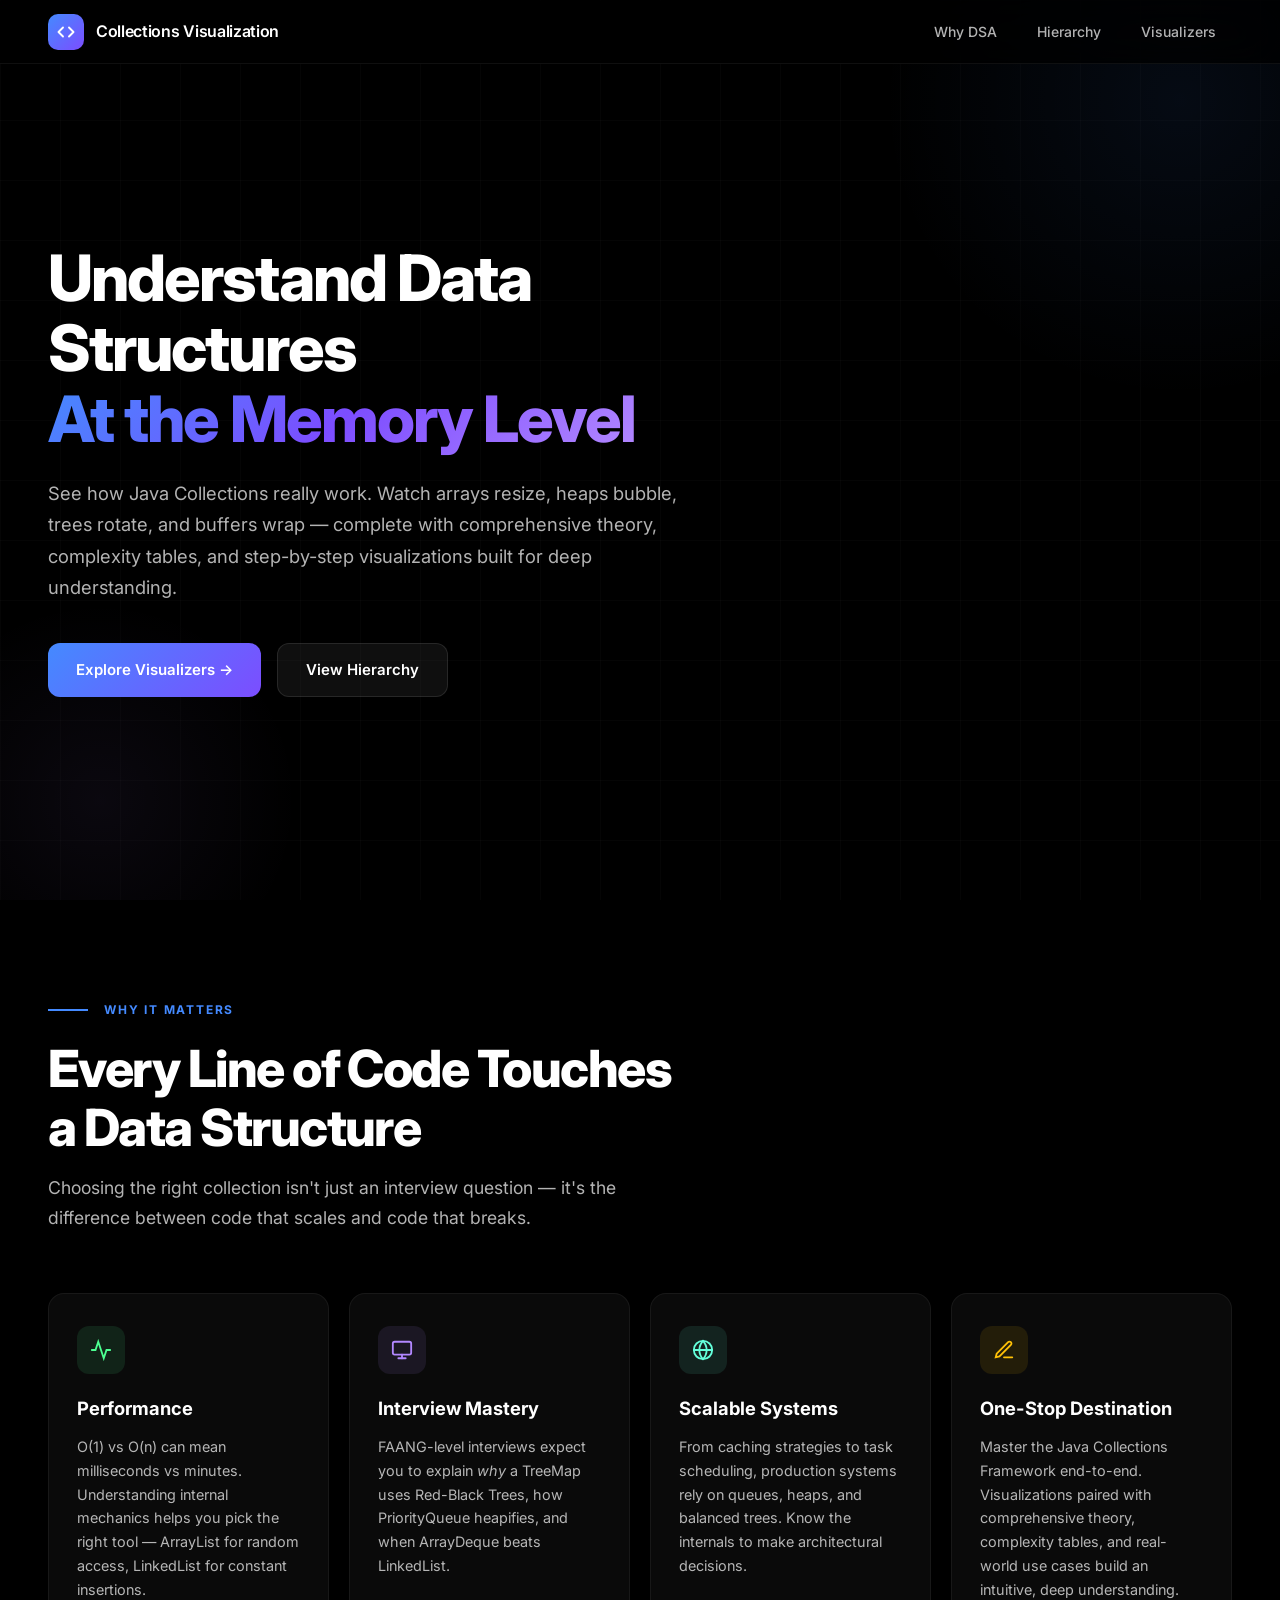
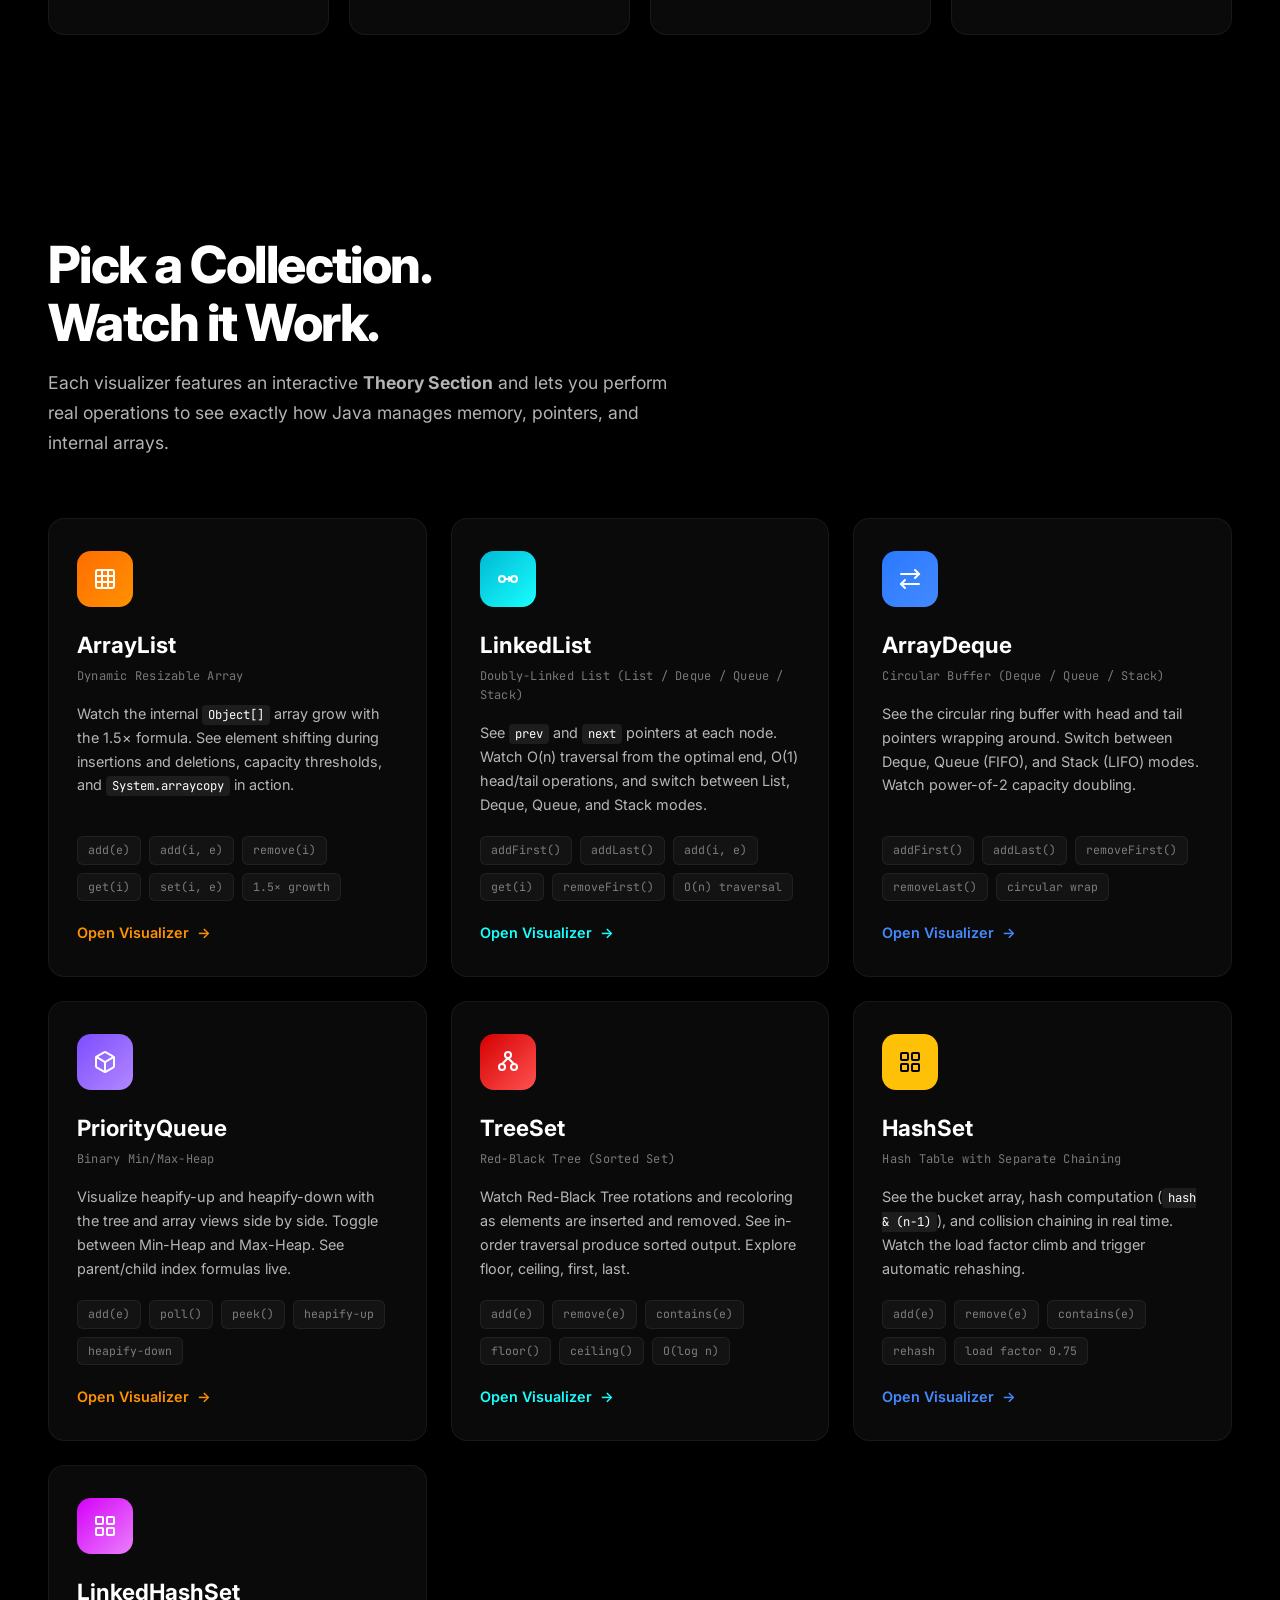
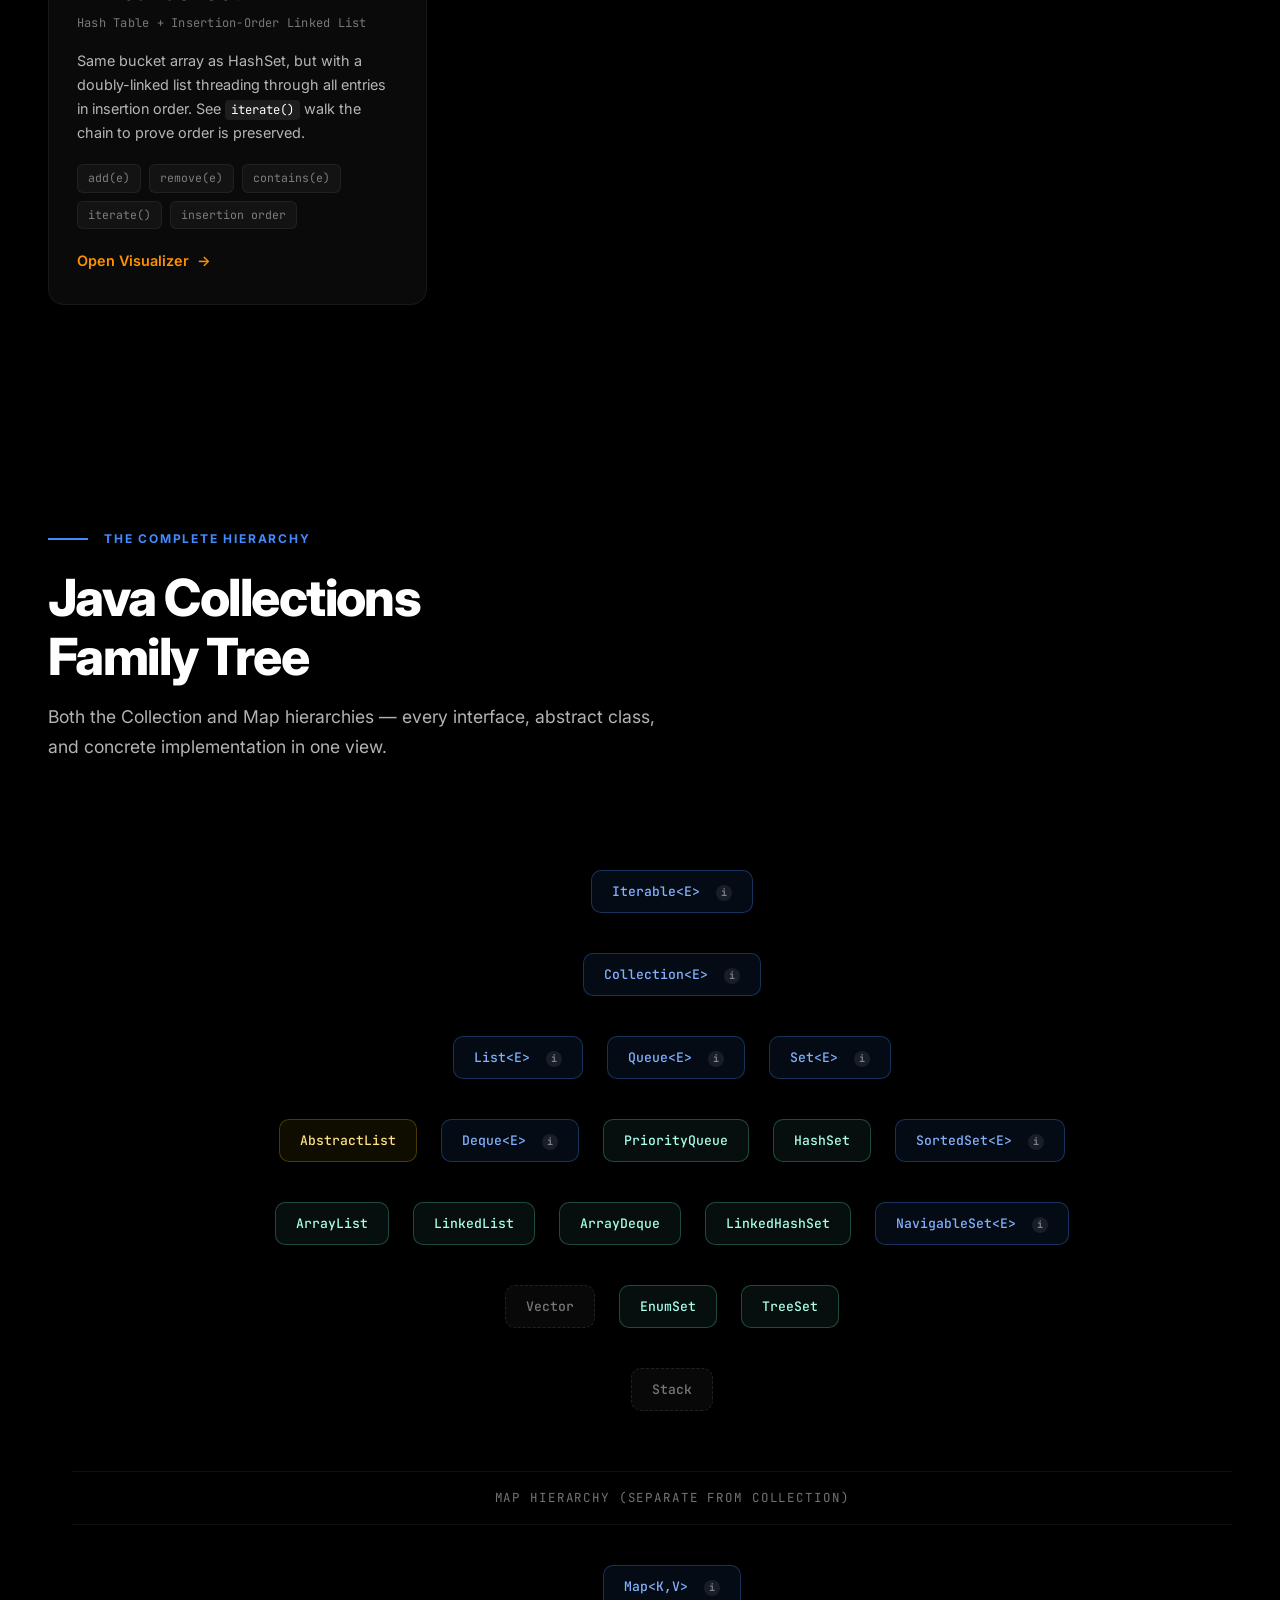
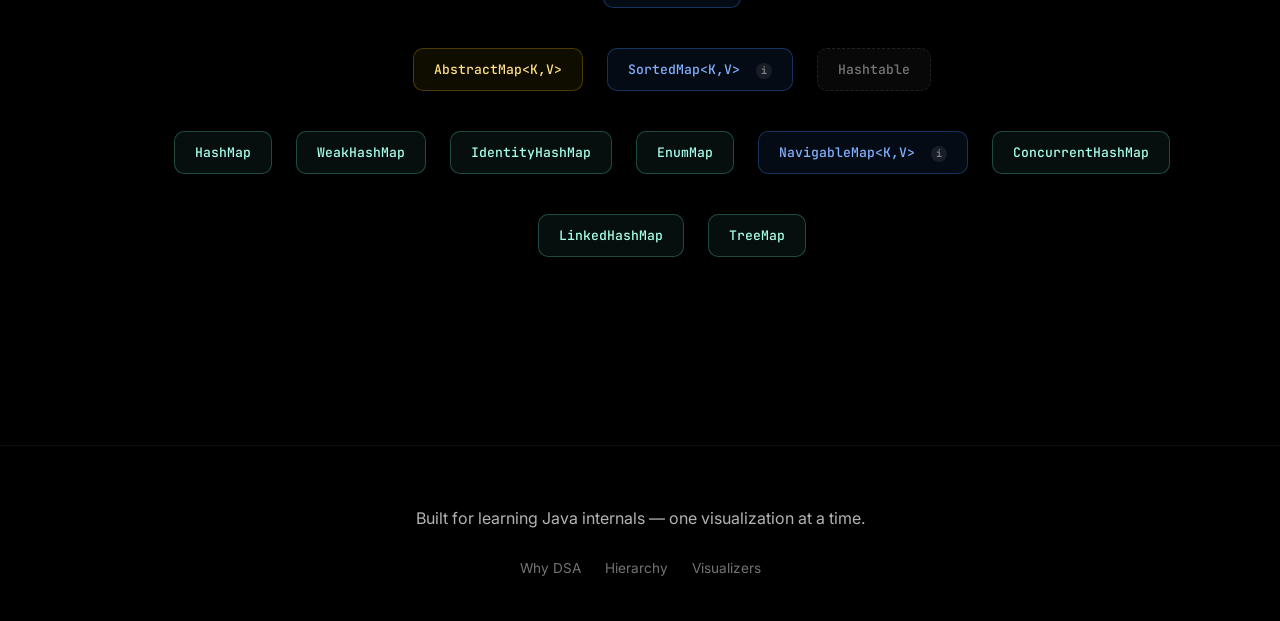
==== index.html @ ea322eb5 "Initial commit - complete project setup with documentation" ====
<!DOCTYPE html>
<html lang="en">
<head>
  <meta charset="UTF-8">
  <meta name="viewport" content="width=device-width, initial-scale=1.0">
  <title>Java Collections Framework — Interactive Visualizers</title>
  <meta name="description" content="See how Java Collections really work. Watch arrays resize, heaps bubble, trees rotate, and buffers wrap — with step-by-step visualizations.">
  <link rel="stylesheet" href="style.css">
</head>
<body>

<!-- Background Grid -->
<div class="bg-grid"></div>

<!-- ── Navigation ── -->
<nav class="navbar" id="navbar">
  <a href="#" class="nav-brand">
    <div class="nav-logo">
      <svg width="18" height="18" viewBox="0 0 24 24" fill="none" stroke="currentColor" stroke-width="2.5" stroke-linecap="round" stroke-linejoin="round">
        <polyline points="16 18 22 12 16 6"></polyline>
        <polyline points="8 6 2 12 8 18"></polyline>
      </svg>
    </div>
    <span>Collections Visualization</span>
  </a>
  <ul class="nav-links">
    <li><a href="#why">Why DSA</a></li>
    <li><a href="#hierarchy">Hierarchy</a></li>
    <li><a href="#visualizers">Visualizers</a></li>
  </ul>
</nav>

<!-- ── Hero ── -->
<section class="hero" id="hero">
  <div class="hero-content">
    <h1>
      Understand Data Structures<br>
      <span class="gradient-text">At the Memory Level</span>
    </h1>
    <p class="hero-subtitle">
      See how Java Collections really work. Watch arrays resize, heaps bubble,
      trees rotate, and buffers wrap — complete with comprehensive theory,
      complexity tables, and step-by-step visualizations built for deep understanding.
    </p>
    <div class="hero-buttons">
      <a href="#visualizers" class="btn-primary">Explore Visualizers →</a>
      <a href="#hierarchy" class="btn-secondary">View Hierarchy</a>
    </div>
  </div>
</section>

<!-- ── Why DSA ── -->
<section class="section" id="why">
  <div class="reveal">
    <div class="section-label">Why It Matters</div>
    <h2 class="section-title">Every Line of Code Touches<br>a Data Structure</h2>
    <p class="section-desc">
      Choosing the right collection isn't just an interview question — it's the
      difference between code that scales and code that breaks.
    </p>
  </div>

  <div class="why-grid reveal">
    <!-- Card 1: Performance -->
    <div class="why-card">
      <div class="why-icon green">
        <svg width="22" height="22" viewBox="0 0 24 24" fill="none" stroke="currentColor" stroke-width="2" stroke-linecap="round"><polyline points="22 12 18 12 15 21 9 3 6 12 2 12"/></svg>
      </div>
      <h3>Performance</h3>
      <p>O(1) vs O(n) can mean milliseconds vs minutes. Understanding internal mechanics helps you pick the right tool — ArrayList for random access, LinkedList for constant insertions.</p>
    </div>
    <!-- Card 2: Interview Mastery -->
    <div class="why-card">
      <div class="why-icon purple">
        <svg width="22" height="22" viewBox="0 0 24 24" fill="none" stroke="currentColor" stroke-width="2" stroke-linecap="round"><rect x="2" y="3" width="20" height="14" rx="2"/><line x1="8" y1="21" x2="16" y2="21"/><line x1="12" y1="17" x2="12" y2="21"/></svg>
      </div>
      <h3>Interview Mastery</h3>
      <p>FAANG-level interviews expect you to explain <em>why</em> a TreeMap uses Red-Black Trees, how PriorityQueue heapifies, and when ArrayDeque beats LinkedList.</p>
    </div>
    <!-- Card 3: Scalable Systems -->
    <div class="why-card">
      <div class="why-icon teal">
        <svg width="22" height="22" viewBox="0 0 24 24" fill="none" stroke="currentColor" stroke-width="2" stroke-linecap="round"><circle cx="12" cy="12" r="10"/><line x1="2" y1="12" x2="22" y2="12"/><path d="M12 2a15.3 15.3 0 0 1 4 10 15.3 15.3 0 0 1-4 10 15.3 15.3 0 0 1-4-10 15.3 15.3 0 0 1 4-10z"/></svg>
      </div>
      <h3>Scalable Systems</h3>
      <p>From caching strategies to task scheduling, production systems rely on queues, heaps, and balanced trees. Know the internals to make architectural decisions.</p>
    </div>
    <!-- Card 4: One-Stop Destination -->
    <div class="why-card">
      <div class="why-icon amber">
        <svg width="22" height="22" viewBox="0 0 24 24" fill="none" stroke="currentColor" stroke-width="2" stroke-linecap="round"><path d="M12 20h9"/><path d="M16.5 3.5a2.121 2.121 0 0 1 3 3L7 19l-4 1 1-4L16.5 3.5z"/></svg>
      </div>
      <h3>One-Stop Destination</h3>
      <p>Master the Java Collections Framework end-to-end. Visualizations paired with comprehensive theory, complexity tables, and real-world use cases build an intuitive, deep understanding.</p>
    </div>
  </div>
</section>

<!-- ── Visualizers ── -->
<section class="section" id="visualizers">
  <div class="reveal viz-intro">
    <h2 class="section-title">Pick a Collection.<br>Watch it Work.</h2>
    <p class="section-desc">
      Each visualizer features an interactive <strong>Theory Section</strong> and lets you
      perform real operations to see exactly how Java manages memory, pointers, and internal arrays.
    </p>
  </div>

  <!-- Row 1: 3 cards -->
  <div class="viz-grid reveal">
    <!-- ArrayList -->
    <a href="ArrayList/index.html" class="viz-card">
      <div class="viz-card-icon orange">
        <svg width="24" height="24" viewBox="0 0 24 24" fill="none" stroke="white" stroke-width="2" stroke-linecap="round"><rect x="3" y="3" width="18" height="18" rx="2"/><line x1="9" y1="3" x2="9" y2="21"/><line x1="15" y1="3" x2="15" y2="21"/><line x1="3" y1="9" x2="21" y2="9"/><line x1="3" y1="15" x2="21" y2="15"/></svg>
      </div>
      <h3>ArrayList</h3>
      <div class="viz-subtitle">Dynamic Resizable Array</div>
      <p class="viz-desc">
        Watch the internal <code>Object[]</code> array grow with the 1.5× formula. See element shifting during insertions and deletions, capacity thresholds, and <code>System.arraycopy</code> in action.
      </p>
      <div class="viz-tags">
        <span class="viz-tag">add(e)</span>
        <span class="viz-tag">add(i, e)</span>
        <span class="viz-tag">remove(i)</span>
        <span class="viz-tag">get(i)</span>
        <span class="viz-tag">set(i, e)</span>
        <span class="viz-tag">1.5× growth</span>
      </div>
      <span class="viz-link">Open Visualizer <span class="arrow">→</span></span>
    </a>

    <!-- LinkedList -->
    <a href="LinkedList/index.html" class="viz-card">
      <div class="viz-card-icon cyan">
        <svg width="24" height="24" viewBox="0 0 24 24" fill="none" stroke="white" stroke-width="2" stroke-linecap="round"><circle cx="6" cy="12" r="3"/><circle cx="18" cy="12" r="3"/><line x1="9" y1="12" x2="15" y2="12"/><path d="M13 10l2 2-2 2"/></svg>
      </div>
      <h3>LinkedList</h3>
      <div class="viz-subtitle">Doubly-Linked List (List / Deque / Queue / Stack)</div>
      <p class="viz-desc">
        See <code>prev</code> and <code>next</code> pointers at each node. Watch O(n) traversal from the optimal end, O(1) head/tail operations, and switch between List, Deque, Queue, and Stack modes.
      </p>
      <div class="viz-tags">
        <span class="viz-tag">addFirst()</span>
        <span class="viz-tag">addLast()</span>
        <span class="viz-tag">add(i, e)</span>
        <span class="viz-tag">get(i)</span>
        <span class="viz-tag">removeFirst()</span>
        <span class="viz-tag">O(n) traversal</span>
      </div>
      <span class="viz-link">Open Visualizer <span class="arrow">→</span></span>
    </a>

    <!-- ArrayDeque -->
    <a href="ArrayDeque/index.html" class="viz-card">
      <div class="viz-card-icon blue">
        <svg width="24" height="24" viewBox="0 0 24 24" fill="none" stroke="white" stroke-width="2" stroke-linecap="round"><path d="M17 3l4 4-4 4"/><path d="M7 21l-4-4 4-4"/><line x1="21" y1="7" x2="3" y2="7"/><line x1="3" y1="17" x2="21" y2="17"/></svg>
      </div>
      <h3>ArrayDeque</h3>
      <div class="viz-subtitle">Circular Buffer (Deque / Queue / Stack)</div>
      <p class="viz-desc">
        See the circular ring buffer with head and tail pointers wrapping around. Switch between Deque, Queue (FIFO), and Stack (LIFO) modes. Watch power-of-2 capacity doubling.
      </p>
      <div class="viz-tags">
        <span class="viz-tag">addFirst()</span>
        <span class="viz-tag">addLast()</span>
        <span class="viz-tag">removeFirst()</span>
        <span class="viz-tag">removeLast()</span>
        <span class="viz-tag">circular wrap</span>
      </div>
      <span class="viz-link">Open Visualizer <span class="arrow">→</span></span>
    </a>
  </div>

  <!-- Row 2: 3 cards -->
  <div class="viz-grid reveal">
    <!-- PriorityQueue -->
    <a href="PriorityQueue/index.html" class="viz-card">
      <div class="viz-card-icon purple">
        <svg width="24" height="24" viewBox="0 0 24 24" fill="none" stroke="white" stroke-width="2" stroke-linecap="round" stroke-linejoin="round"><path d="M21 16V8a2 2 0 0 0-1-1.73l-7-4a2 2 0 0 0-2 0l-7 4A2 2 0 0 0 3 8v8a2 2 0 0 0 1 1.73l7 4a2 2 0 0 0 2 0l7-4A2 2 0 0 0 21 16z"></path><polyline points="3.27 6.96 12 12.01 20.73 6.96"></polyline><line x1="12" y1="22.08" x2="12" y2="12"></line></svg>
      </div>
      <h3>PriorityQueue</h3>
      <div class="viz-subtitle">Binary Min/Max-Heap</div>
      <p class="viz-desc">
        Visualize heapify-up and heapify-down with the tree and array views side by side. Toggle between Min-Heap and Max-Heap. See parent/child index formulas live.
      </p>
      <div class="viz-tags">
        <span class="viz-tag">add(e)</span>
        <span class="viz-tag">poll()</span>
        <span class="viz-tag">peek()</span>
        <span class="viz-tag">heapify-up</span>
        <span class="viz-tag">heapify-down</span>
      </div>
      <span class="viz-link">Open Visualizer <span class="arrow">→</span></span>
    </a>

    <!-- TreeSet -->
    <a href="TreeSet/index.html" class="viz-card">
      <div class="viz-card-icon red">
        <svg width="24" height="24" viewBox="0 0 24 24" fill="none" stroke="white" stroke-width="2" stroke-linecap="round"><circle cx="12" cy="5" r="3"/><circle cx="6" cy="17" r="3"/><circle cx="18" cy="17" r="3"/><line x1="12" y1="8" x2="6" y2="14"/><line x1="12" y1="8" x2="18" y2="14"/></svg>
      </div>
      <h3>TreeSet</h3>
      <div class="viz-subtitle">Red-Black Tree (Sorted Set)</div>
      <p class="viz-desc">
        Watch Red-Black Tree rotations and recoloring as elements are inserted and removed. See in-order traversal produce sorted output. Explore floor, ceiling, first, last.
      </p>
      <div class="viz-tags">
        <span class="viz-tag">add(e)</span>
        <span class="viz-tag">remove(e)</span>
        <span class="viz-tag">contains(e)</span>
        <span class="viz-tag">floor()</span>
        <span class="viz-tag">ceiling()</span>
        <span class="viz-tag">O(log n)</span>
      </div>
      <span class="viz-link">Open Visualizer <span class="arrow">→</span></span>
    </a>

    <!-- HashSet -->
    <a href="HashSet/index.html" class="viz-card">
      <div class="viz-card-icon" style="background:#ffc107">
        <svg width="24" height="24" viewBox="0 0 24 24" fill="none" stroke="black" stroke-width="2" stroke-linecap="round" stroke-linejoin="round"><rect x="3" y="3" width="7" height="7" rx="1"/><rect x="14" y="3" width="7" height="7" rx="1"/><rect x="14" y="14" width="7" height="7" rx="1"/><rect x="3" y="14" width="7" height="7" rx="1"/></svg>
      </div>
      <h3>HashSet</h3>
      <div class="viz-subtitle">Hash Table with Separate Chaining</div>
      <p class="viz-desc">
        See the bucket array, hash computation (<code>hash &amp; (n-1)</code>), and collision chaining in real time. Watch the load factor climb and trigger automatic rehashing.
      </p>
      <div class="viz-tags">
        <span class="viz-tag">add(e)</span>
        <span class="viz-tag">remove(e)</span>
        <span class="viz-tag">contains(e)</span>
        <span class="viz-tag">rehash</span>
        <span class="viz-tag">load factor 0.75</span>
      </div>
      <span class="viz-link">Open Visualizer <span class="arrow">→</span></span>
    </a>
  </div>

  <!-- Row 3: 1 card -->
  <div class="viz-grid reveal" style="grid-template-columns: 1fr 1fr 1fr;">
    <!-- LinkedHashSet -->
    <a href="LinkedHashSet/index.html" class="viz-card">
      <div class="viz-card-icon pink">
        <svg width="24" height="24" viewBox="0 0 24 24" fill="none" stroke="white" stroke-width="2" stroke-linecap="round"><rect x="3" y="3" width="7" height="7" rx="1"/><rect x="14" y="3" width="7" height="7" rx="1"/><rect x="3" y="14" width="7" height="7" rx="1"/><rect x="14" y="14" width="7" height="7" rx="1"/></svg>
      </div>
      <h3>LinkedHashSet</h3>
      <div class="viz-subtitle">Hash Table + Insertion-Order Linked List</div>
      <p class="viz-desc">
        Same bucket array as HashSet, but with a doubly-linked list threading through all entries in insertion order. See <code>iterate()</code> walk the chain to prove order is preserved.
      </p>
      <div class="viz-tags">
        <span class="viz-tag">add(e)</span>
        <span class="viz-tag">remove(e)</span>
        <span class="viz-tag">contains(e)</span>
        <span class="viz-tag">iterate()</span>
        <span class="viz-tag">insertion order</span>
      </div>
      <span class="viz-link">Open Visualizer <span class="arrow">→</span></span>
    </a>
  </div>
</section>

<!-- ── Hierarchy Section ── -->
<section class="hierarchy-section section" id="hierarchy">
  <div class="reveal">
    <div class="section-label">The Complete Hierarchy</div>
    <h2 class="section-title">Java Collections<br>Family Tree</h2>
    <p class="section-desc">
      Both the Collection and Map hierarchies — every interface, abstract class, and concrete implementation in one view.
    </p>
  </div>

  <div class="hierarchy-container reveal">
    <div class="hierarchy-tree" id="hierarchy-tree">
      <!-- Collection Hierarchy -->
      <!-- Level 0: Iterable -->
      <div class="hierarchy-level">
        <div class="hierarchy-node node-interface">Iterable&lt;E&gt; <span class="node-info" title="Top-level interface for all collections">i</span></div>
      </div>
      <!-- Level 1: Collection -->
      <div class="hierarchy-level">
        <div class="hierarchy-node node-interface">Collection&lt;E&gt; <span class="node-info" title="Root interface for the Collections Framework">i</span></div>
      </div>
      <!-- Level 2: List, Queue, Set -->
      <div class="hierarchy-level">
        <div class="hierarchy-node node-interface">List&lt;E&gt; <span class="node-info" title="Ordered collection with index access">i</span></div>
        <div class="hierarchy-node node-interface">Queue&lt;E&gt; <span class="node-info" title="FIFO ordering">i</span></div>
        <div class="hierarchy-node node-interface">Set&lt;E&gt; <span class="node-info" title="No duplicate elements">i</span></div>
      </div>
      <!-- Level 3: Abstract classes & sub-interfaces -->
      <div class="hierarchy-level">
        <div class="hierarchy-node node-abstract">AbstractList</div>
        <div class="hierarchy-node node-interface">Deque&lt;E&gt; <span class="node-info" title="Double-ended queue">i</span></div>
        <div class="hierarchy-node node-class">PriorityQueue</div>
        <div class="hierarchy-node node-class">HashSet</div>
        <div class="hierarchy-node node-interface">SortedSet&lt;E&gt; <span class="node-info" title="Set with natural ordering">i</span></div>
      </div>
      <!-- Level 4: Concrete classes -->
      <div class="hierarchy-level">
        <div class="hierarchy-node node-class">ArrayList</div>
        <div class="hierarchy-node node-class">LinkedList</div>
        <div class="hierarchy-node node-class">ArrayDeque</div>
        <div class="hierarchy-node node-class">LinkedHashSet</div>
        <div class="hierarchy-node node-interface">NavigableSet&lt;E&gt; <span class="node-info" title="Extended SortedSet with navigation methods">i</span></div>
      </div>
      <!-- Level 5: Legacy & TreeSet -->
      <div class="hierarchy-level">
        <div class="hierarchy-node node-legacy">Vector</div>
        <div class="hierarchy-node node-class">EnumSet</div>
        <div class="hierarchy-node node-class">TreeSet</div>
      </div>
      <!-- Level 6 -->
      <div class="hierarchy-level">
        <div class="hierarchy-node node-legacy">Stack</div>
      </div>

      <!-- Map Hierarchy Divider -->
      <div class="hierarchy-divider">Map Hierarchy (Separate from Collection)</div>

      <!-- Map Level 0 -->
      <div class="hierarchy-level">
        <div class="hierarchy-node node-interface">Map&lt;K,V&gt; <span class="node-info" title="Key-value pair mapping">i</span></div>
      </div>
      <!-- Map Level 1 -->
      <div class="hierarchy-level">
        <div class="hierarchy-node node-abstract">AbstractMap&lt;K,V&gt;</div>
        <div class="hierarchy-node node-interface">SortedMap&lt;K,V&gt; <span class="node-info" title="Map with key ordering">i</span></div>
        <div class="hierarchy-node node-legacy">Hashtable</div>
      </div>
      <!-- Map Level 2 -->
      <div class="hierarchy-level">
        <div class="hierarchy-node node-class">HashMap</div>
        <div class="hierarchy-node node-class">WeakHashMap</div>
        <div class="hierarchy-node node-class">IdentityHashMap</div>
        <div class="hierarchy-node node-class">EnumMap</div>
        <div class="hierarchy-node node-interface">NavigableMap&lt;K,V&gt; <span class="node-info" title="Extended SortedMap with navigation">i</span></div>
        <div class="hierarchy-node node-class">ConcurrentHashMap</div>
      </div>
      <!-- Map Level 3 -->
      <div class="hierarchy-level">
        <div class="hierarchy-node node-class">LinkedHashMap</div>
        <div class="hierarchy-node node-class">TreeMap</div>
      </div>
    </div>
  </div>
</section>

<!-- ── Footer ── -->
<footer class="footer">
  <p class="footer-tagline">Built for learning Java internals — one visualization at a time.</p>
  <ul class="footer-links">
    <li><a href="#why">Why DSA</a></li>
    <li><a href="#hierarchy">Hierarchy</a></li>
    <li><a href="#visualizers">Visualizers</a></li>
  </ul>
</footer>

<!-- ── Scripts ── -->
<script>
  // Intersection Observer for reveal animations
  const observer = new IntersectionObserver((entries) => {
    entries.forEach(entry => {
      if (entry.isIntersecting) {
        entry.target.classList.add('visible');
      }
    });
  }, { threshold: 0.1, rootMargin: '0px 0px -50px 0px' });

  document.querySelectorAll('.reveal').forEach(el => observer.observe(el));

  // Active nav link highlighting
  const sections = document.querySelectorAll('section[id]');
  const navLinks = document.querySelectorAll('.nav-links a');

  window.addEventListener('scroll', () => {
    let current = '';
    sections.forEach(section => {
      const sectionTop = section.offsetTop - 100;
      if (scrollY >= sectionTop) {
        current = section.getAttribute('id');
      }
    });
    navLinks.forEach(link => {
      link.classList.remove('active');
      if (link.getAttribute('href') === '#' + current) {
        link.classList.add('active');
      }
    });
  });

  // Smooth scroll for nav links
  document.querySelectorAll('a[href^="#"]').forEach(anchor => {
    anchor.addEventListener('click', function(e) {
      e.preventDefault();
      const target = document.querySelector(this.getAttribute('href'));
      if (target) {
        target.scrollIntoView({ behavior: 'smooth' });
      }
    });
  });
</script>

</body>
</html>
---- style.css ----
/* ── Design System: Pure Black Premium ── */
@import url('https://fonts.googleapis.com/css2?family=Inter:wght@300;400;500;600;700;800;900&family=JetBrains+Mono:wght@400;500;600&display=swap');

:root {
  /* Backgrounds */
  --bg-primary: #000000;
  --bg-secondary: #060606;
  --bg-panel: #0d0d0d;
  --bg-card: #0a0a0a;
  --bg-card-hover: #111111;

  /* Text */
  --text-primary: #ffffff;
  --text-secondary: rgba(255, 255, 255, 0.7);
  --text-muted: rgba(255, 255, 255, 0.45);

  /* Accents */
  --accent-green: #4cff91;
  --accent-red: #ff5252;
  --accent-blue: #448aff;
  --accent-amber: #ffc107;
  --accent-purple: #b388ff;
  --accent-cyan: #18ffff;
  --accent-orange: #ff9100;
  --accent-teal: #64ffda;

  /* Borders */
  --border-subtle: rgba(255, 255, 255, 0.06);
  --border-light: rgba(255, 255, 255, 0.1);
  --border-medium: rgba(255, 255, 255, 0.12);

  /* Shadows */
  --shadow-card: 0 4px 24px rgba(0, 0, 0, 0.4);
  --shadow-glow: 0 0 40px rgba(68, 138, 255, 0.08);

  /* Typography */
  --font: "Inter", -apple-system, BlinkMacSystemFont, sans-serif;
  --font-mono: "JetBrains Mono", "Fira Code", monospace;

  /* Transitions */
  --ease: cubic-bezier(0.4, 0, 0.2, 1);
}

*, *::before, *::after {
  margin: 0; padding: 0; box-sizing: border-box;
}

html {
  scroll-behavior: smooth;
  scroll-padding-top: 80px;
}

body {
  font-family: var(--font);
  background: var(--bg-primary);
  color: var(--text-primary);
  line-height: 1.6;
  overflow-x: hidden;
  -webkit-font-smoothing: antialiased;
}

/* Custom scrollbar */
::-webkit-scrollbar { width: 6px; }
::-webkit-scrollbar-track { background: var(--bg-primary); }
::-webkit-scrollbar-thumb { background: rgba(255,255,255,0.15); border-radius: 3px; }
::-webkit-scrollbar-thumb:hover { background: rgba(255,255,255,0.25); }

/* ── Navigation ── */
.navbar {
  position: fixed;
  top: 0; left: 0; right: 0;
  z-index: 1000;
  padding: 0 48px;
  height: 64px;
  display: flex;
  align-items: center;
  justify-content: space-between;
  background: rgba(0, 0, 0, 0.75);
  backdrop-filter: blur(20px);
  -webkit-backdrop-filter: blur(20px);
  border-bottom: 1px solid var(--border-subtle);
  transition: all 0.3s var(--ease);
}

.nav-brand {
  display: flex;
  align-items: center;
  gap: 12px;
  text-decoration: none;
  color: var(--text-primary);
}

.nav-logo {
  width: 36px; height: 36px;
  background: linear-gradient(135deg, #448aff, #7c4dff);
  border-radius: 10px;
  display: flex; align-items: center; justify-content: center;
  font-size: 16px;
  color: white;
}

.nav-brand span {
  font-size: 16px;
  font-weight: 600;
  letter-spacing: -0.02em;
}

.nav-links {
  display: flex;
  gap: 8px;
  list-style: none;
}

.nav-links a {
  color: var(--text-secondary);
  text-decoration: none;
  font-size: 14px;
  font-weight: 500;
  padding: 8px 16px;
  border-radius: 8px;
  transition: all 0.2s var(--ease);
}

.nav-links a:hover,
.nav-links a.active {
  color: var(--text-primary);
  background: rgba(255,255,255,0.06);
}

/* ── Hero Section ── */
.hero {
  min-height: 100vh;
  display: flex;
  flex-direction: column;
  justify-content: center;
  padding: 120px 48px 80px;
  position: relative;
  overflow: hidden;
}

.hero::before {
  content: '';
  position: absolute;
  top: -200px; right: -200px;
  width: 600px; height: 600px;
  background: radial-gradient(circle, rgba(68,138,255,0.08) 0%, transparent 70%);
  border-radius: 50%;
  animation: float-orb 20s ease-in-out infinite;
}

.hero::after {
  content: '';
  position: absolute;
  bottom: -100px; left: -100px;
  width: 400px; height: 400px;
  background: radial-gradient(circle, rgba(179,136,255,0.06) 0%, transparent 70%);
  border-radius: 50%;
  animation: float-orb 25s ease-in-out infinite reverse;
}

@keyframes float-orb {
  0%, 100% { transform: translate(0, 0); }
  25% { transform: translate(30px, -40px); }
  50% { transform: translate(-20px, 30px); }
  75% { transform: translate(40px, 20px); }
}

.hero-content {
  position: relative;
  z-index: 1;
  max-width: 800px;
}

.hero h1 {
  font-size: clamp(2.8rem, 5vw, 4.2rem);
  font-weight: 800;
  line-height: 1.1;
  letter-spacing: -0.03em;
  margin-bottom: 24px;
}

.hero h1 .gradient-text {
  background: linear-gradient(135deg, #448aff 0%, #7c4dff 50%, #b388ff 100%);
  -webkit-background-clip: text;
  -webkit-text-fill-color: transparent;
  background-clip: text;
}

.hero-subtitle {
  font-size: 1.15rem;
  color: var(--text-secondary);
  max-width: 640px;
  line-height: 1.7;
  margin-bottom: 40px;
}

.hero-buttons {
  display: flex;
  gap: 16px;
  flex-wrap: wrap;
}

.btn-primary {
  display: inline-flex;
  align-items: center;
  gap: 8px;
  padding: 14px 28px;
  background: linear-gradient(135deg, #448aff, #7c4dff);
  color: white;
  border: none;
  border-radius: 12px;
  font-size: 15px;
  font-weight: 600;
  font-family: var(--font);
  cursor: pointer;
  text-decoration: none;
  transition: all 0.3s var(--ease);
}

.btn-primary:hover {
  transform: translateY(-2px);
  box-shadow: 0 8px 32px rgba(68, 138, 255, 0.3);
}

.btn-secondary {
  display: inline-flex;
  align-items: center;
  gap: 8px;
  padding: 14px 28px;
  background: rgba(255, 255, 255, 0.06);
  color: var(--text-primary);
  border: 1px solid var(--border-light);
  border-radius: 12px;
  font-size: 15px;
  font-weight: 600;
  font-family: var(--font);
  cursor: pointer;
  text-decoration: none;
  transition: all 0.3s var(--ease);
}

.btn-secondary:hover {
  background: rgba(255, 255, 255, 0.1);
  border-color: var(--border-medium);
  transform: translateY(-2px);
}

/* ── Section Common ── */
.section {
  padding: 100px 48px;
  position: relative;
}

.section-label {
  display: flex;
  align-items: center;
  gap: 16px;
  font-size: 12px;
  font-weight: 700;
  letter-spacing: 0.15em;
  text-transform: uppercase;
  color: var(--accent-blue);
  margin-bottom: 20px;
}

.section-label::before {
  content: '';
  width: 40px; height: 2px;
  background: var(--accent-blue);
}

.section-title {
  font-size: clamp(2rem, 4vw, 3.2rem);
  font-weight: 800;
  line-height: 1.15;
  letter-spacing: -0.03em;
  margin-bottom: 16px;
}

.section-desc {
  font-size: 1.1rem;
  color: var(--text-secondary);
  max-width: 640px;
  line-height: 1.7;
  margin-bottom: 60px;
}

/* ── Why DSA Cards ── */
.why-grid {
  display: grid;
  grid-template-columns: repeat(4, 1fr);
  gap: 20px;
}

.why-card {
  background: var(--bg-card);
  border: 1px solid var(--border-subtle);
  border-radius: 16px;
  padding: 32px 28px;
  transition: all 0.3s var(--ease);
}

.why-card:hover {
  background: var(--bg-card-hover);
  border-color: var(--border-light);
  transform: translateY(-4px);
  box-shadow: var(--shadow-card);
}

.why-icon {
  width: 48px; height: 48px;
  border-radius: 12px;
  display: flex; align-items: center; justify-content: center;
  font-size: 20px;
  margin-bottom: 20px;
}

.why-icon.green { background: rgba(76, 255, 145, 0.1); color: var(--accent-green); }
.why-icon.purple { background: rgba(179, 136, 255, 0.1); color: var(--accent-purple); }
.why-icon.teal { background: rgba(100, 255, 218, 0.1); color: var(--accent-teal); }
.why-icon.amber { background: rgba(255, 193, 7, 0.1); color: var(--accent-amber); }

.why-card h3 {
  font-size: 1.15rem;
  font-weight: 700;
  margin-bottom: 12px;
}

.why-card p {
  font-size: 0.9rem;
  color: var(--text-secondary);
  line-height: 1.65;
}

.why-card code {
  font-family: var(--font-mono);
  font-size: 0.85em;
  color: var(--text-primary);
  background: rgba(255,255,255,0.08);
  padding: 2px 6px;
  border-radius: 4px;
}

/* ── Visualizer Cards ── */
.viz-intro {
  margin-bottom: 48px;
}

.viz-grid {
  display: grid;
  grid-template-columns: repeat(3, 1fr);
  gap: 24px;
  margin-bottom: 24px;
}

.viz-card {
  background: var(--bg-card);
  border: 1px solid var(--border-subtle);
  border-radius: 16px;
  padding: 32px 28px;
  display: flex;
  flex-direction: column;
  transition: all 0.3s var(--ease);
  text-decoration: none;
  color: inherit;
}

.viz-card:hover {
  background: var(--bg-card-hover);
  border-color: var(--border-light);
  transform: translateY(-4px);
  box-shadow: var(--shadow-card);
}

.viz-card-icon {
  width: 56px; height: 56px;
  border-radius: 14px;
  display: flex; align-items: center; justify-content: center;
  font-size: 24px;
  margin-bottom: 20px;
}

.viz-card-icon.orange { background: linear-gradient(135deg, #ff6d00, #ff9100); }
.viz-card-icon.cyan { background: linear-gradient(135deg, #00b8d4, #18ffff); }
.viz-card-icon.blue { background: linear-gradient(135deg, #2979ff, #448aff); }
.viz-card-icon.purple { background: linear-gradient(135deg, #7c4dff, #b388ff); }
.viz-card-icon.red { background: linear-gradient(135deg, #d50000, #ff5252); }
.viz-card-icon.green { background: linear-gradient(135deg, #00c853, #69f0ae); }
.viz-card-icon.pink { background: linear-gradient(135deg, #d500f9, #ea80fc); }

.viz-card h3 {
  font-size: 1.4rem;
  font-weight: 700;
  margin-bottom: 4px;
}

.viz-card .viz-subtitle {
  font-family: var(--font-mono);
  font-size: 0.75rem;
  color: var(--text-muted);
  margin-bottom: 16px;
  letter-spacing: 0.02em;
}

.viz-card .viz-desc {
  font-size: 0.9rem;
  color: var(--text-secondary);
  line-height: 1.65;
  flex: 1;
  margin-bottom: 20px;
}

.viz-card .viz-desc code {
  font-family: var(--font-mono);
  font-size: 0.85em;
  color: var(--text-primary);
  background: rgba(255,255,255,0.08);
  padding: 2px 6px;
  border-radius: 4px;
}

.viz-tags {
  display: flex;
  flex-wrap: wrap;
  gap: 8px;
  margin-bottom: 20px;
}

.viz-tag {
  font-family: var(--font-mono);
  font-size: 0.72rem;
  color: var(--text-muted);
  background: rgba(255,255,255,0.04);
  border: 1px solid var(--border-subtle);
  padding: 4px 10px;
  border-radius: 6px;
}

.viz-link {
  display: inline-flex;
  align-items: center;
  gap: 8px;
  font-size: 0.9rem;
  font-weight: 600;
  color: var(--accent-orange);
  text-decoration: none;
  transition: gap 0.2s var(--ease);
}

.viz-card:nth-child(2) .viz-link { color: var(--accent-cyan); }
.viz-card:nth-child(3) .viz-link { color: var(--accent-blue); }
.viz-card:nth-child(4) .viz-link { color: var(--accent-purple); }
.viz-card:nth-child(5) .viz-link { color: var(--accent-red); }
.viz-card:nth-child(6) .viz-link { color: var(--accent-green); }
.viz-card:nth-child(7) .viz-link { color: var(--accent-pink, #ea80fc); }

.viz-link:hover {
  gap: 12px;
}

.viz-link .arrow { transition: transform 0.2s var(--ease); }
.viz-link:hover .arrow { transform: translateX(4px); }

/* ── Hierarchy Section ── */
.hierarchy-section {
  padding: 100px 48px;
  position: relative;
}

.hierarchy-container {
  position: relative;
  margin-top: 48px;
  padding: 48px 24px;
  overflow-x: auto;
}

.hierarchy-tree {
  position: relative;
  min-width: 1200px;
}

.hierarchy-level {
  display: flex;
  justify-content: center;
  gap: 24px;
  margin-bottom: 40px;
  flex-wrap: wrap;
}

.hierarchy-node {
  padding: 10px 20px;
  border-radius: 10px;
  font-family: var(--font-mono);
  font-size: 0.82rem;
  font-weight: 500;
  text-align: center;
  border: 1px solid;
  position: relative;
  cursor: default;
  transition: all 0.2s var(--ease);
  white-space: nowrap;
}

.hierarchy-node:hover {
  transform: translateY(-2px);
  z-index: 10;
}

/* Node color types */
.node-interface {
  background: rgba(68, 138, 255, 0.08);
  border-color: rgba(68, 138, 255, 0.3);
  color: #82b1ff;
}

.node-abstract {
  background: rgba(255, 193, 7, 0.06);
  border-color: rgba(255, 193, 7, 0.25);
  color: #ffe082;
}

.node-class {
  background: rgba(100, 255, 218, 0.06);
  border-color: rgba(100, 255, 218, 0.25);
  color: #a7ffeb;
}

.node-legacy {
  background: rgba(255, 255, 255, 0.03);
  border-color: rgba(255, 255, 255, 0.1);
  color: var(--text-muted);
  border-style: dashed;
}

.node-info {
  display: inline-flex;
  align-items: center;
  justify-content: center;
  width: 16px; height: 16px;
  font-size: 10px;
  font-weight: 700;
  border-radius: 50%;
  margin-left: 8px;
  background: rgba(255,255,255,0.08);
  color: var(--text-muted);
  cursor: help;
}

.hierarchy-divider {
  text-align: center;
  margin: 60px 0 40px;
  padding: 16px;
  font-family: var(--font-mono);
  font-size: 0.78rem;
  letter-spacing: 0.15em;
  text-transform: uppercase;
  color: var(--text-muted);
  border-top: 1px solid var(--border-subtle);
  border-bottom: 1px solid var(--border-subtle);
}

/* Hierarchy SVG lines */
.hierarchy-lines {
  position: absolute;
  top: 0; left: 0;
  width: 100%;
  height: 100%;
  pointer-events: none;
  z-index: 0;
}

.hierarchy-lines line {
  stroke: rgba(255, 255, 255, 0.08);
  stroke-width: 1;
}

/* ── Footer ── */
.footer {
  padding: 60px 48px 40px;
  border-top: 1px solid var(--border-subtle);
  text-align: center;
}

.footer-tagline {
  font-size: 1rem;
  color: var(--text-secondary);
  margin-bottom: 24px;
}

.footer-links {
  display: flex;
  justify-content: center;
  gap: 24px;
  list-style: none;
}

.footer-links a {
  color: var(--text-muted);
  text-decoration: none;
  font-size: 0.85rem;
  transition: color 0.2s;
}

.footer-links a:hover {
  color: var(--text-primary);
}

/* ── Reveal Animations ── */
.reveal {
  opacity: 0;
  transform: translateY(30px);
  transition: opacity 0.6s var(--ease), transform 0.6s var(--ease);
}

.reveal.visible {
  opacity: 1;
  transform: translateY(0);
}

/* ── Responsive ── */
@media (max-width: 1024px) {
  .why-grid { grid-template-columns: repeat(2, 1fr); }
  .viz-grid { grid-template-columns: repeat(2, 1fr); }
}

@media (max-width: 768px) {
  .navbar { padding: 0 24px; }
  .nav-links { display: none; }
  .hero { padding: 100px 24px 60px; }
  .section { padding: 60px 24px; }
  .hierarchy-section { padding: 60px 24px; }
  .footer { padding: 40px 24px; }
  .why-grid { grid-template-columns: 1fr; }
  .viz-grid { grid-template-columns: 1fr; }
  .hero h1 { font-size: 2.2rem; }
}

/* ── Background grid ── */
.bg-grid {
  position: fixed;
  top: 0; left: 0;
  width: 100%; height: 100%;
  pointer-events: none;
  z-index: -1;
  background-image:
    linear-gradient(rgba(255,255,255,0.02) 1px, transparent 1px),
    linear-gradient(90deg, rgba(255,255,255,0.02) 1px, transparent 1px);
  background-size: 60px 60px;
}
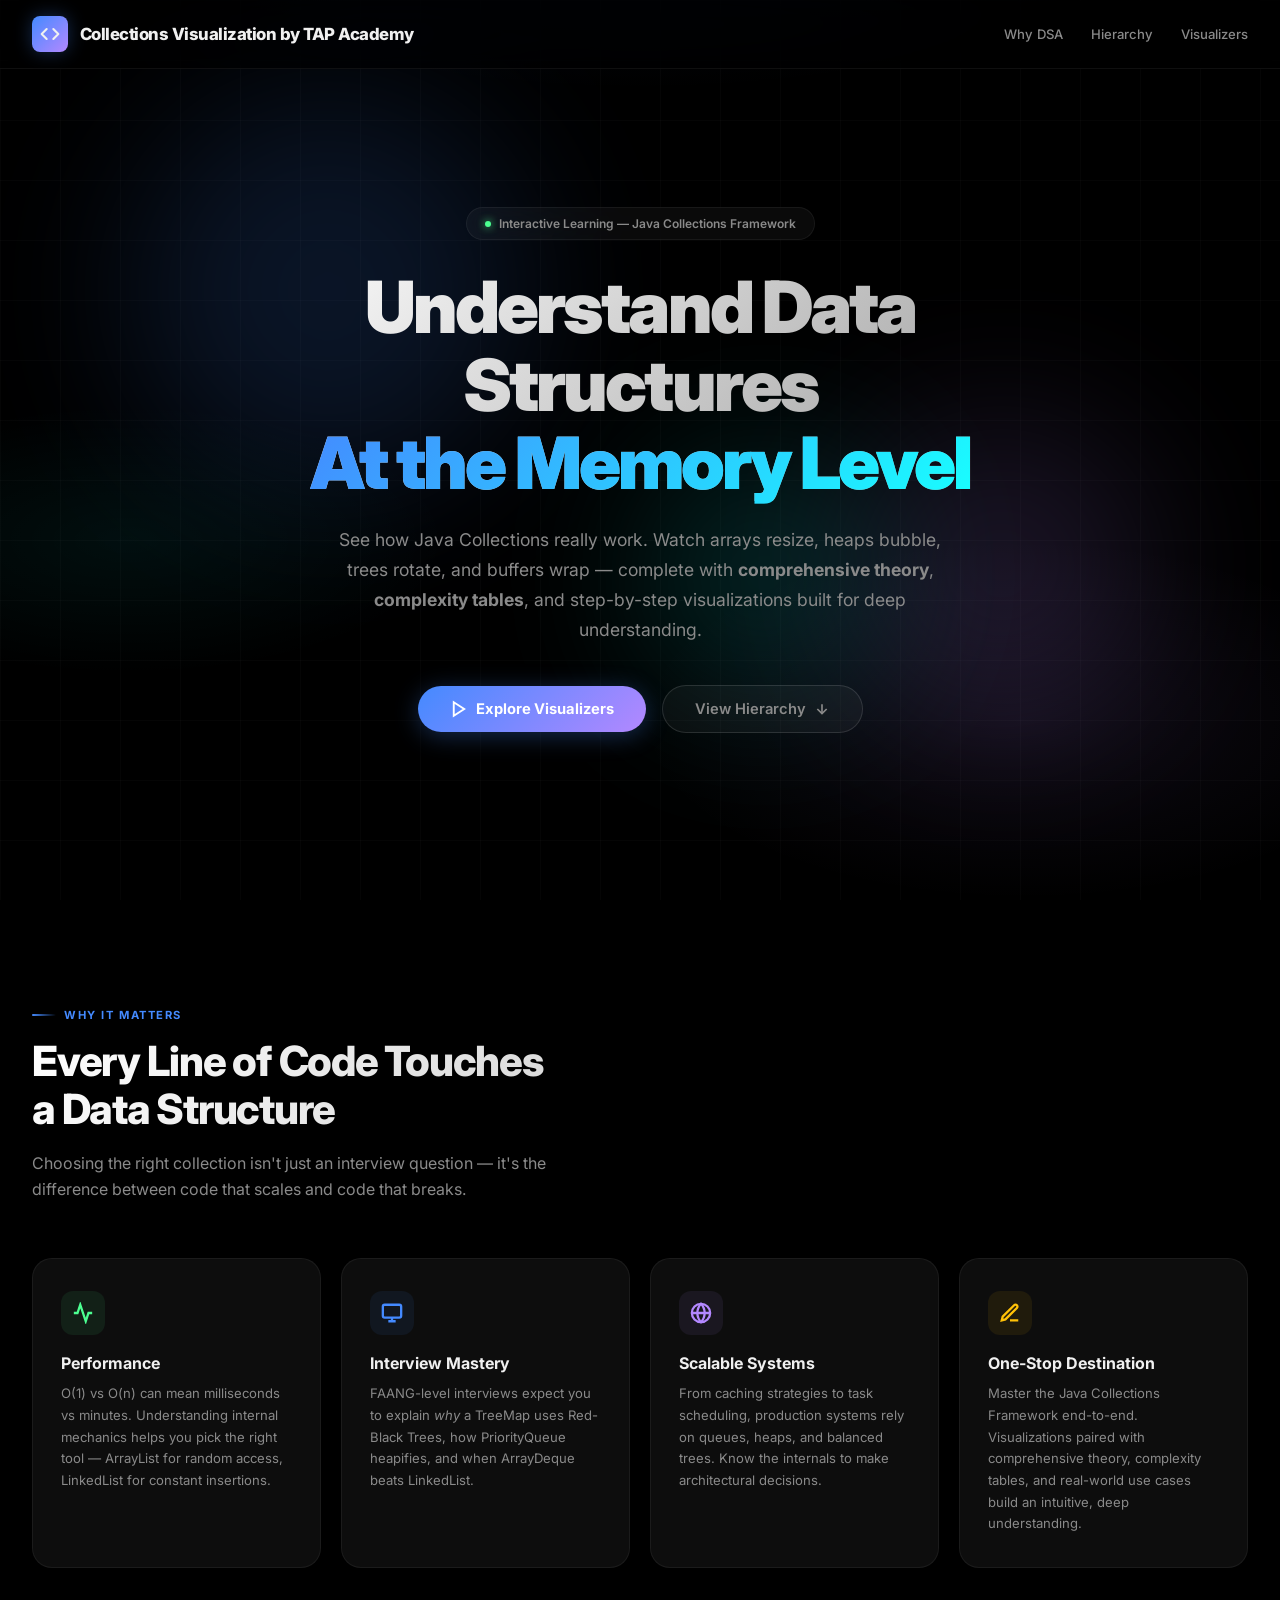
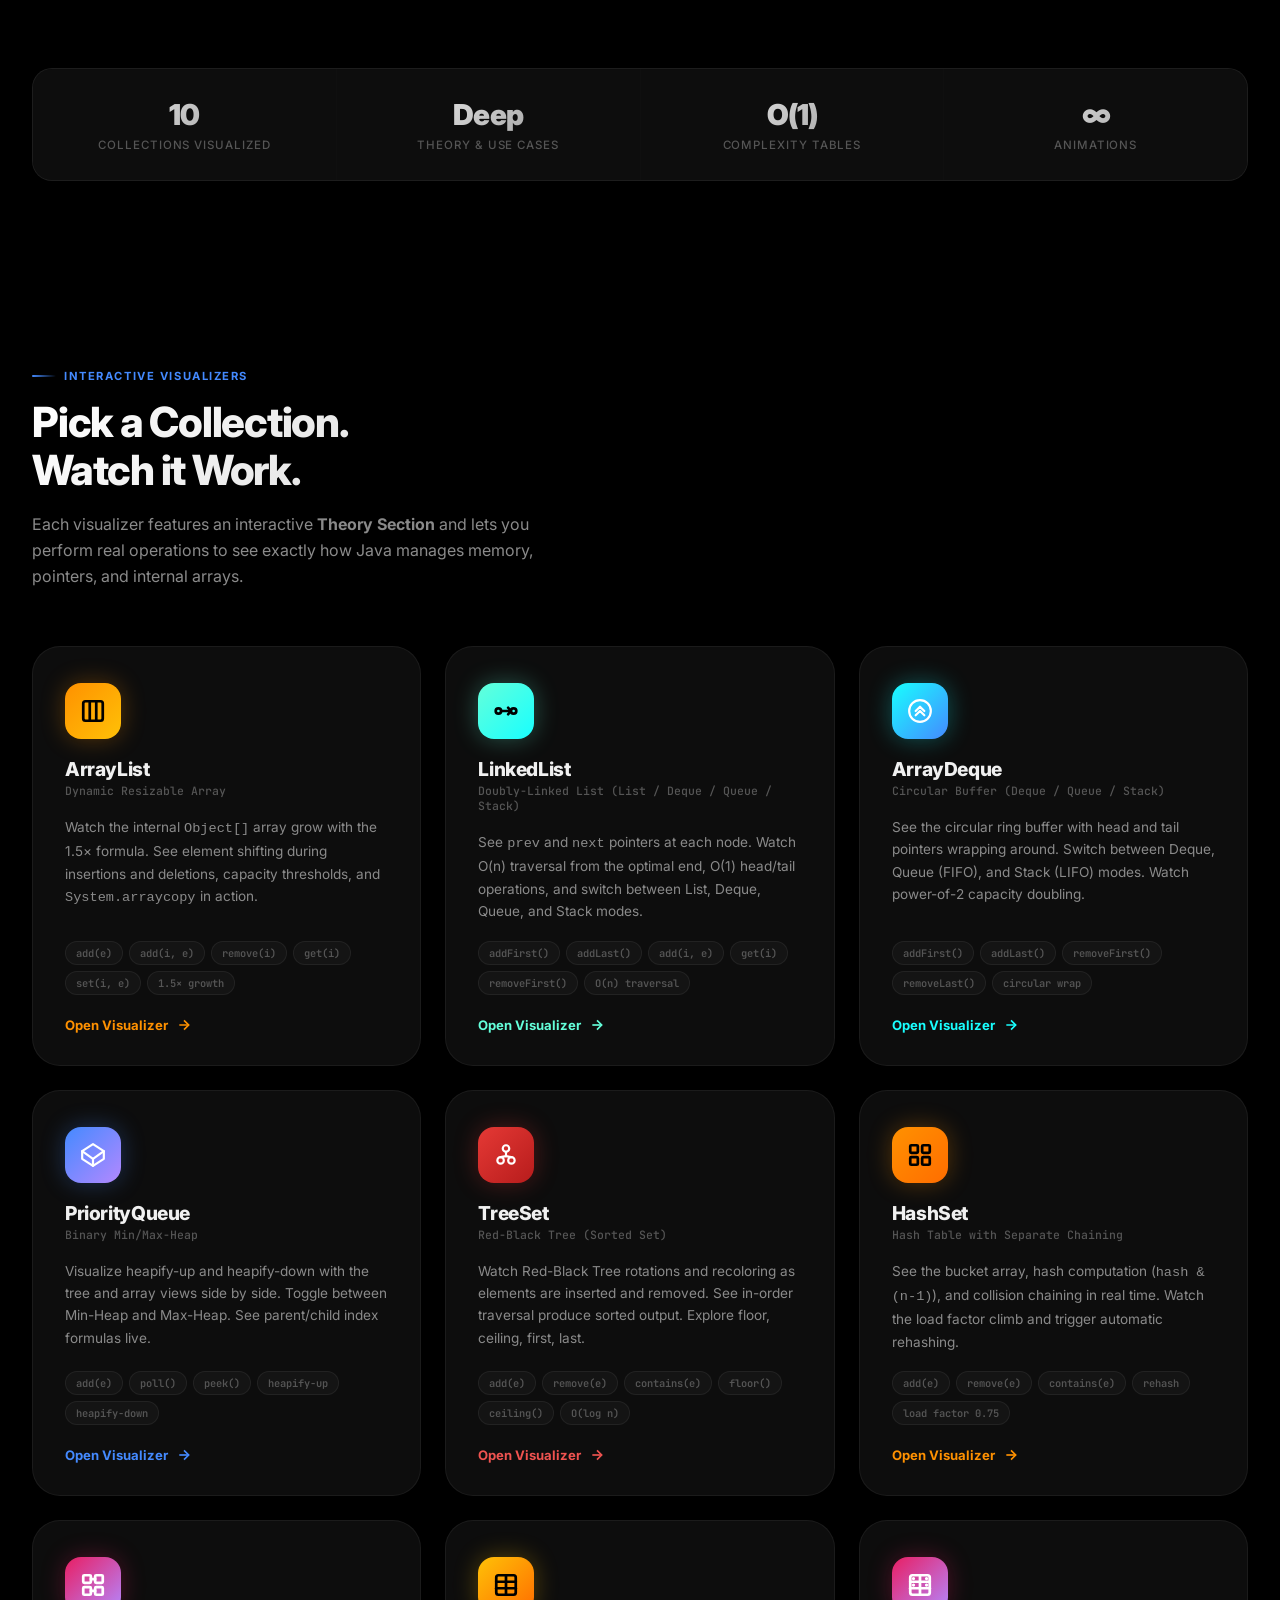
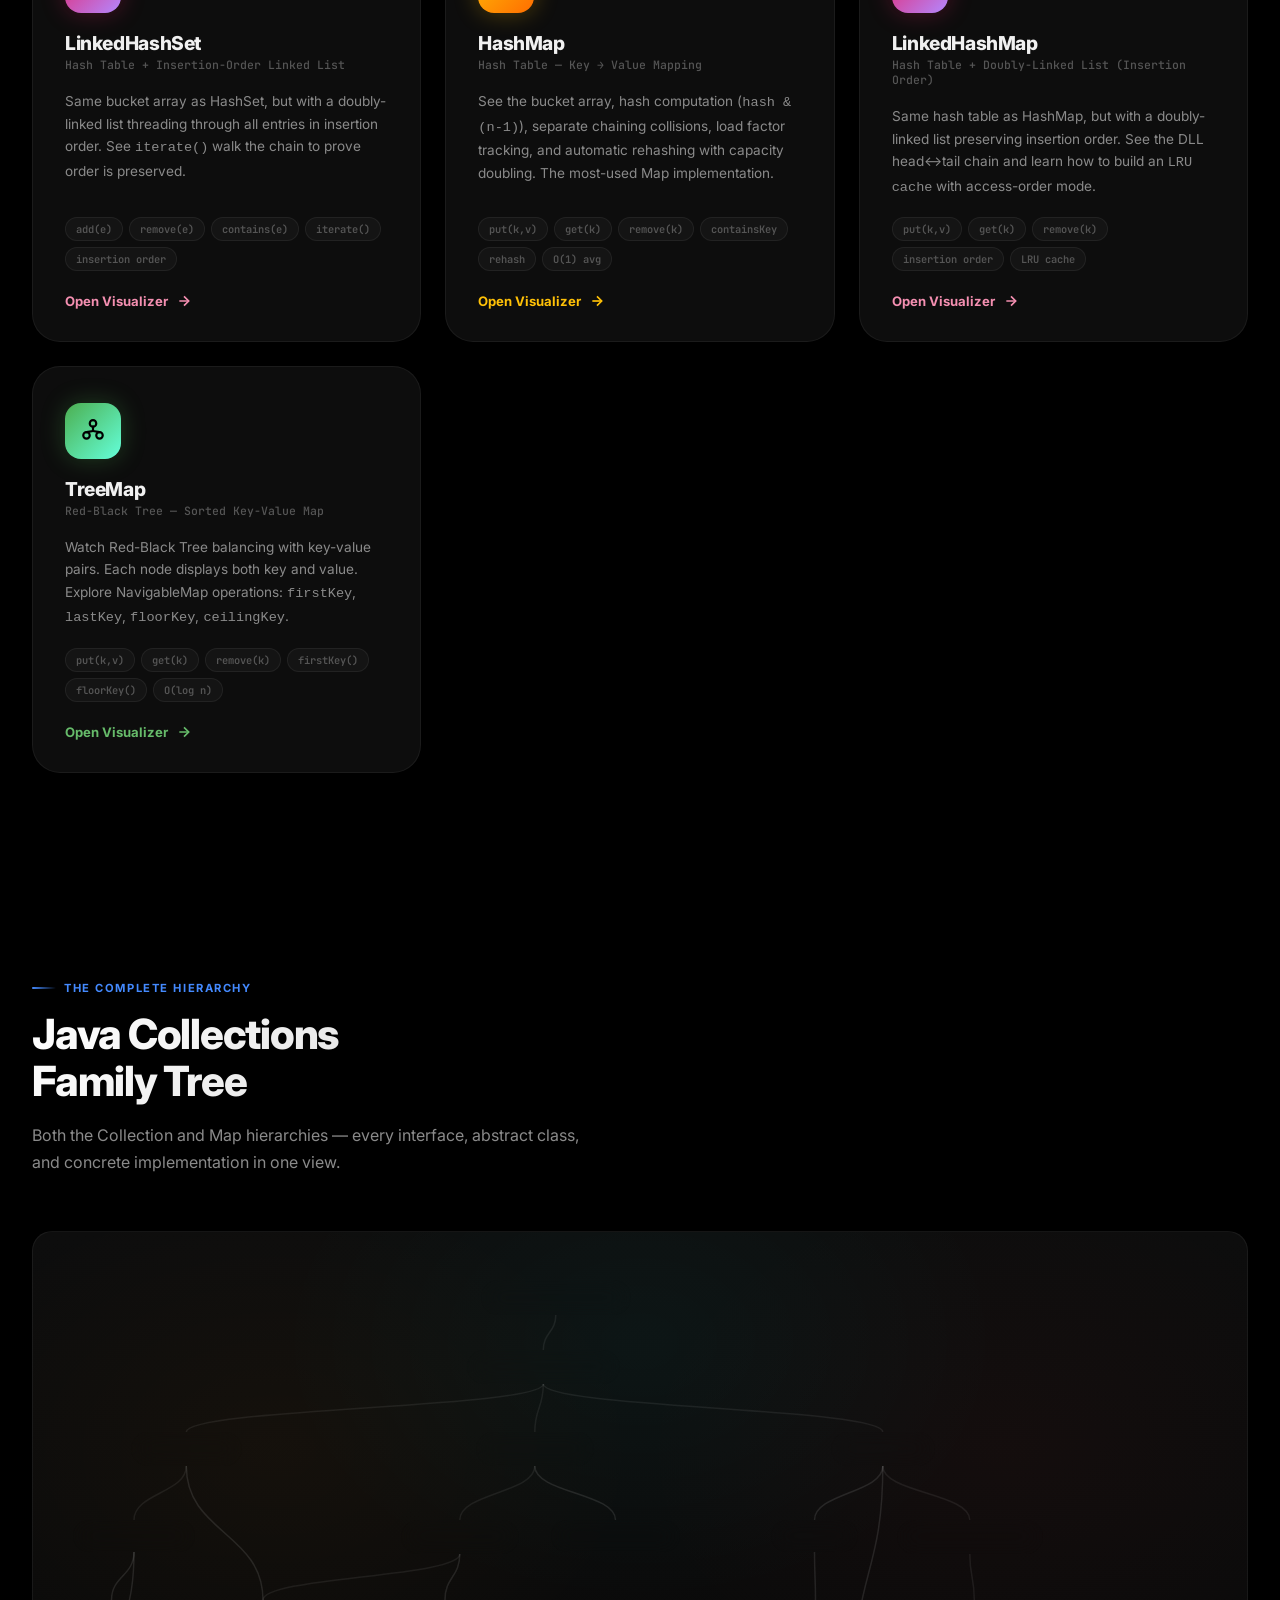
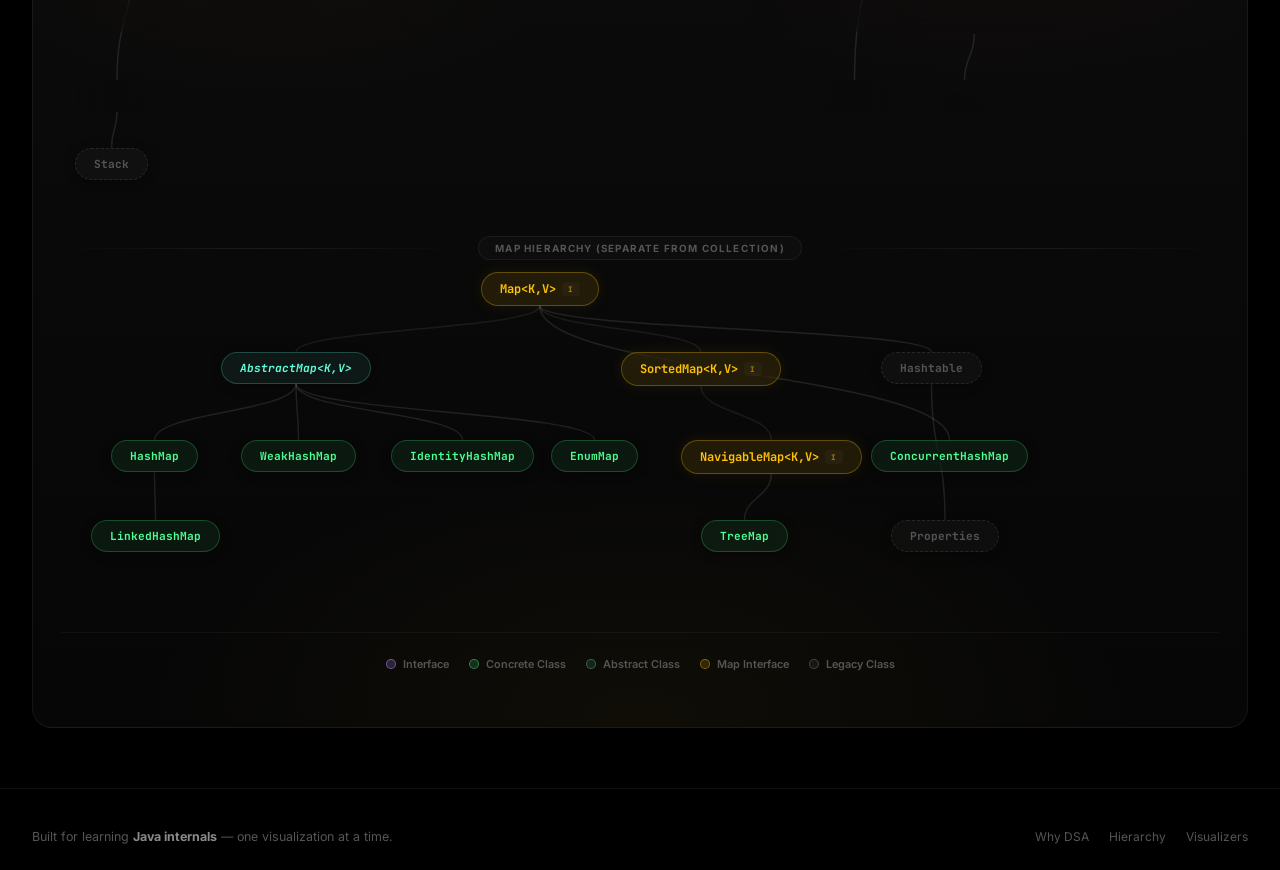
==== commit 5ebe7cff: "feat: sync with tapacademy collections visualizer containing 10 interactive visualizers" ====
--- a/index.html
+++ b/index.html
@@ -1,403 +1,2386 @@
-<!DOCTYPE html>
+<!doctype html>
 <html lang="en">
-<head>
-  <meta charset="UTF-8">
-  <meta name="viewport" content="width=device-width, initial-scale=1.0">
-  <title>Java Collections Framework — Interactive Visualizers</title>
-  <meta name="description" content="See how Java Collections really work. Watch arrays resize, heaps bubble, trees rotate, and buffers wrap — with step-by-step visualizations.">
-  <link rel="stylesheet" href="style.css">
-</head>
-<body>
-
-<!-- Background Grid -->
-<div class="bg-grid"></div>
-
-<!-- ── Navigation ── -->
-<nav class="navbar" id="navbar">
-  <a href="#" class="nav-brand">
-    <div class="nav-logo">
-      <svg width="18" height="18" viewBox="0 0 24 24" fill="none" stroke="currentColor" stroke-width="2.5" stroke-linecap="round" stroke-linejoin="round">
-        <polyline points="16 18 22 12 16 6"></polyline>
-        <polyline points="8 6 2 12 8 18"></polyline>
-      </svg>
-    </div>
-    <span>Collections Visualization</span>
-  </a>
-  <ul class="nav-links">
-    <li><a href="#why">Why DSA</a></li>
-    <li><a href="#hierarchy">Hierarchy</a></li>
-    <li><a href="#visualizers">Visualizers</a></li>
-  </ul>
-</nav>
-
-<!-- ── Hero ── -->
-<section class="hero" id="hero">
-  <div class="hero-content">
-    <h1>
-      Understand Data Structures<br>
-      <span class="gradient-text">At the Memory Level</span>
-    </h1>
-    <p class="hero-subtitle">
-      See how Java Collections really work. Watch arrays resize, heaps bubble,
-      trees rotate, and buffers wrap — complete with comprehensive theory,
-      complexity tables, and step-by-step visualizations built for deep understanding.
-    </p>
-    <div class="hero-buttons">
-      <a href="#visualizers" class="btn-primary">Explore Visualizers →</a>
-      <a href="#hierarchy" class="btn-secondary">View Hierarchy</a>
-    </div>
-  </div>
-</section>
-
-<!-- ── Why DSA ── -->
-<section class="section" id="why">
-  <div class="reveal">
-    <div class="section-label">Why It Matters</div>
-    <h2 class="section-title">Every Line of Code Touches<br>a Data Structure</h2>
-    <p class="section-desc">
-      Choosing the right collection isn't just an interview question — it's the
-      difference between code that scales and code that breaks.
-    </p>
-  </div>
-
-  <div class="why-grid reveal">
-    <!-- Card 1: Performance -->
-    <div class="why-card">
-      <div class="why-icon green">
-        <svg width="22" height="22" viewBox="0 0 24 24" fill="none" stroke="currentColor" stroke-width="2" stroke-linecap="round"><polyline points="22 12 18 12 15 21 9 3 6 12 2 12"/></svg>
+  <head>
+    <meta charset="UTF-8" />
+    <link
+      rel="icon"
+      type="image/svg+xml"
+      href="data:image/svg+xml,%3Csvg xmlns='http://www.w3.org/2000/svg' viewBox='0 0 64 64'%3E%3Cdefs%3E%3ClinearGradient id='j' x1='0' y1='0' x2='0' y2='1'%3E%3Cstop offset='0' stop-color='%23f89820'/%3E%3Cstop offset='1' stop-color='%23e25303'/%3E%3C/linearGradient%3E%3C/defs%3E%3Cpath d='M24 4c0 0 -4 12 8 16s12 12 4 20' fill='none' stroke='url(%23j)' stroke-width='3' stroke-linecap='round'/%3E%3Cpath d='M32 4c0 0 -4 12 8 16s12 12 4 20' fill='none' stroke='url(%23j)' stroke-width='3' stroke-linecap='round'/%3E%3Cpath d='M12 30h34v8c0 14-34 14-34 0z' fill='url(%23j)'/%3E%3Cpath d='M46 33h6c6 0 6 10 0 10h-6' fill='none' stroke='url(%23j)' stroke-width='3'/%3E%3Cpath d='M8 52h48' stroke='url(%23j)' stroke-width='3' stroke-linecap='round'/%3E%3Cpath d='M14 56h36' stroke='url(%23j)' stroke-width='3' stroke-linecap='round'/%3E%3C/svg%3E"
+    />
+    <meta name="viewport" content="width=device-width, initial-scale=1.0" />
+    <title>Java Collections Framework — Interactive Visualizers</title>
+    <meta
+      name="description"
+      content="Explore the Java Collections Framework through interactive, animated visualizers. Understand ArrayList, PriorityQueue, TreeSet, and ArrayDeque at the memory level."
+    />
+    <link
+      href="https://fonts.googleapis.com/css2?family=Inter:wght@300;400;500;600;700;800;900&family=JetBrains+Mono:wght@400;500;600;700&display=swap"
+      rel="stylesheet"
+    />
+    <style>
+      /* ===== Design System — Pure Black Premium ===== */
+      :root {
+        --bg-primary: #000000;
+        --bg-secondary: #060606;
+        --bg-panel: #0d0d0d;
+        --border: rgba(255, 255, 255, 0.06);
+        --border-subtle: rgba(255, 255, 255, 0.04);
+        --border-glow: rgba(255, 255, 255, 0.12);
+        --text-primary: #f0f0f0;
+        --text-secondary: #8a8a8a;
+        --text-muted: #555555;
+        --accent-green: #4cff91;
+        --accent-red: #ff5252;
+        --accent-blue: #448aff;
+        --accent-amber: #ffc107;
+        --accent-purple: #b388ff;
+        --accent-cyan: #18ffff;
+        --accent-orange: #ff9100;
+        --accent-teal: #64ffda;
+        --radius-sm: 8px;
+        --radius-md: 12px;
+        --radius-lg: 16px;
+        --radius-xl: 20px;
+        --radius-2xl: 28px;
+        --radius-full: 999px;
+        --shadow-md: 0 4px 16px rgba(0, 0, 0, 0.6);
+        --shadow-lg: 0 8px 40px rgba(0, 0, 0, 0.7);
+        --font: "Inter", -apple-system, BlinkMacSystemFont, sans-serif;
+        --font-mono: "JetBrains Mono", "Fira Code", monospace;
+        --transition: 0.3s cubic-bezier(0.4, 0, 0.2, 1);
+      }
+      *,
+      *::before,
+      *::after {
+        box-sizing: border-box;
+        margin: 0;
+        padding: 0;
+      }
+      html {
+        scroll-behavior: smooth;
+      }
+      body {
+        font-family: var(--font);
+        background: var(--bg-primary);
+        color: var(--text-primary);
+        min-height: 100vh;
+        overflow-x: hidden;
+        -webkit-font-smoothing: antialiased;
+        -moz-osx-font-smoothing: grayscale;
+      }
+      a {
+        text-decoration: none;
+        color: inherit;
+      }
+
+      /* ===== Scrollbar ===== */
+      ::-webkit-scrollbar {
+        width: 6px;
+      }
+      ::-webkit-scrollbar-track {
+        background: transparent;
+      }
+      ::-webkit-scrollbar-thumb {
+        background: rgba(255, 255, 255, 0.08);
+        border-radius: 3px;
+      }
+
+      /* ===== Navigation ===== */
+      .nav {
+        position: fixed;
+        top: 0;
+        left: 0;
+        right: 0;
+        z-index: 100;
+        backdrop-filter: blur(24px) saturate(180%);
+        -webkit-backdrop-filter: blur(24px) saturate(180%);
+        background: rgba(0, 0, 0, 0.65);
+        border-bottom: 1px solid var(--border);
+        transition: background 0.3s;
+      }
+      .nav-inner {
+        max-width: 1280px;
+        margin: 0 auto;
+        display: flex;
+        align-items: center;
+        justify-content: space-between;
+        padding: 16px 32px;
+      }
+      .nav-brand {
+        display: flex;
+        align-items: center;
+        gap: 12px;
+        font-weight: 800;
+        font-size: 1.05rem;
+        letter-spacing: -0.03em;
+      }
+      .nav-logo {
+        width: 36px;
+        height: 36px;
+        border-radius: var(--radius-sm);
+        background: linear-gradient(
+          135deg,
+          var(--accent-blue),
+          var(--accent-purple)
+        );
+        display: flex;
+        align-items: center;
+        justify-content: center;
+        box-shadow: 0 0 18px rgba(68, 138, 255, 0.3);
+      }
+      .nav-links {
+        display: flex;
+        align-items: center;
+        gap: 28px;
+      }
+      .nav-links a {
+        font-size: 0.82rem;
+        font-weight: 500;
+        color: var(--text-secondary);
+        transition: color var(--transition);
+        position: relative;
+      }
+      .nav-links a::after {
+        content: "";
+        position: absolute;
+        bottom: -4px;
+        left: 0;
+        width: 0;
+        height: 2px;
+        background: linear-gradient(
+          90deg,
+          var(--accent-blue),
+          var(--accent-purple)
+        );
+        border-radius: 1px;
+        transition: width var(--transition);
+      }
+      .nav-links a:hover {
+        color: var(--text-primary);
+      }
+      .nav-links a:hover::after {
+        width: 100%;
+      }
+
+      /* ===== Hero Section ===== */
+      .hero {
+        position: relative;
+        min-height: 100vh;
+        display: flex;
+        align-items: center;
+        justify-content: center;
+        padding: 120px 32px 80px;
+        overflow: hidden;
+      }
+      .hero-bg {
+        position: absolute;
+        inset: 0;
+        z-index: 0;
+        background:
+          radial-gradient(
+            ellipse 80% 50% at 50% -20%,
+            rgba(68, 138, 255, 0.12) 0%,
+            transparent 60%
+          ),
+          radial-gradient(
+            ellipse 60% 40% at 80% 80%,
+            rgba(179, 136, 255, 0.08) 0%,
+            transparent 50%
+          ),
+          radial-gradient(
+            ellipse 50% 30% at 10% 60%,
+            rgba(24, 255, 255, 0.06) 0%,
+            transparent 50%
+          );
+      }
+      /* Animated grid */
+      .hero-grid {
+        position: absolute;
+        inset: 0;
+        z-index: 0;
+        background-image:
+          linear-gradient(rgba(255, 255, 255, 0.02) 1px, transparent 1px),
+          linear-gradient(90deg, rgba(255, 255, 255, 0.02) 1px, transparent 1px);
+        background-size: 60px 60px;
+        animation: gridDrift 20s linear infinite;
+      }
+      @keyframes gridDrift {
+        0% {
+          transform: translate(0, 0);
+        }
+        100% {
+          transform: translate(60px, 60px);
+        }
+      }
+
+      /* Floating orbs */
+      .orb {
+        position: absolute;
+        border-radius: 50%;
+        filter: blur(80px);
+        opacity: 0.15;
+        z-index: 0;
+        animation: orbFloat 8s ease-in-out infinite alternate;
+      }
+      .orb-1 {
+        width: 400px;
+        height: 400px;
+        background: var(--accent-blue);
+        top: 10%;
+        left: 10%;
+        animation-delay: 0s;
+      }
+      .orb-2 {
+        width: 300px;
+        height: 300px;
+        background: var(--accent-purple);
+        bottom: 20%;
+        right: 10%;
+        animation-delay: 2s;
+      }
+      .orb-3 {
+        width: 250px;
+        height: 250px;
+        background: var(--accent-cyan);
+        top: 50%;
+        left: 50%;
+        animation-delay: 4s;
+      }
+      @keyframes orbFloat {
+        0% {
+          transform: translate(0, 0) scale(1);
+        }
+        100% {
+          transform: translate(30px, -40px) scale(1.1);
+        }
+      }
+
+      .hero-content {
+        position: relative;
+        z-index: 1;
+        max-width: 820px;
+        text-align: center;
+      }
+      .hero-badge {
+        display: inline-flex;
+        align-items: center;
+        gap: 8px;
+        padding: 8px 18px;
+        background: rgba(255, 255, 255, 0.04);
+        border: 1px solid var(--border);
+        border-radius: var(--radius-full);
+        font-size: 0.75rem;
+        font-weight: 600;
+        color: var(--text-secondary);
+        margin-bottom: 28px;
+        backdrop-filter: blur(12px);
+        animation: fadeSlideUp 0.8s ease both;
+      }
+      .hero-badge .dot {
+        width: 6px;
+        height: 6px;
+        border-radius: 50%;
+        background: var(--accent-green);
+        box-shadow: 0 0 8px var(--accent-green);
+        animation: pulse 2s ease-in-out infinite;
+      }
+      @keyframes pulse {
+        0%,
+        100% {
+          opacity: 1;
+        }
+        50% {
+          opacity: 0.4;
+        }
+      }
+      @keyframes fadeSlideUp {
+        0% {
+          opacity: 0;
+          transform: translateY(20px);
+        }
+        100% {
+          opacity: 1;
+          transform: translateY(0);
+        }
+      }
+
+      .hero h1 {
+        font-size: clamp(2.8rem, 6vw, 4.5rem);
+        font-weight: 900;
+        letter-spacing: -0.04em;
+        line-height: 1.08;
+        background: linear-gradient(
+          135deg,
+          #ffffff 0%,
+          #999999 50%,
+          #ffffff 100%
+        );
+        background-size: 200% 200%;
+        -webkit-background-clip: text;
+        -webkit-text-fill-color: transparent;
+        background-clip: text;
+        animation:
+          fadeSlideUp 0.8s ease 0.1s both,
+          shimmer 6s ease-in-out infinite;
+        margin-bottom: 24px;
+      }
+      @keyframes shimmer {
+        0%,
+        100% {
+          background-position: 0% 50%;
+        }
+        50% {
+          background-position: 100% 50%;
+        }
+      }
+      .hero h1 span.highlight {
+        background: linear-gradient(
+          135deg,
+          var(--accent-blue),
+          var(--accent-cyan)
+        );
+        -webkit-background-clip: text;
+        -webkit-text-fill-color: transparent;
+        background-clip: text;
+      }
+      .hero-desc {
+        font-size: 1.1rem;
+        line-height: 1.7;
+        color: var(--text-secondary);
+        max-width: 640px;
+        margin: 0 auto 40px;
+        font-weight: 400;
+        animation: fadeSlideUp 0.8s ease 0.2s both;
+      }
+      .hero-cta {
+        display: flex;
+        align-items: center;
+        justify-content: center;
+        gap: 16px;
+        animation: fadeSlideUp 0.8s ease 0.35s both;
+        flex-wrap: wrap;
+      }
+      .btn-primary {
+        display: inline-flex;
+        align-items: center;
+        gap: 8px;
+        padding: 14px 32px;
+        background: linear-gradient(
+          135deg,
+          var(--accent-blue),
+          var(--accent-purple)
+        );
+        color: white;
+        font-family: var(--font);
+        font-size: 0.92rem;
+        font-weight: 700;
+        border: none;
+        border-radius: var(--radius-full);
+        cursor: pointer;
+        transition: all var(--transition);
+        box-shadow: 0 4px 24px rgba(68, 138, 255, 0.3);
+      }
+      .btn-primary:hover {
+        transform: translateY(-2px);
+        box-shadow: 0 8px 32px rgba(68, 138, 255, 0.45);
+        filter: brightness(1.1);
+      }
+      .btn-primary:active {
+        transform: translateY(0) scale(0.98);
+      }
+      .btn-secondary {
+        display: inline-flex;
+        align-items: center;
+        gap: 8px;
+        padding: 14px 32px;
+        background: rgba(255, 255, 255, 0.04);
+        border: 1px solid var(--border-glow);
+        color: var(--text-secondary);
+        font-family: var(--font);
+        font-size: 0.92rem;
+        font-weight: 600;
+        border-radius: var(--radius-full);
+        cursor: pointer;
+        transition: all var(--transition);
+        backdrop-filter: blur(8px);
+      }
+      .btn-secondary:hover {
+        background: rgba(255, 255, 255, 0.08);
+        color: var(--text-primary);
+        border-color: rgba(255, 255, 255, 0.2);
+      }
+
+      /* ===== Section Base ===== */
+      .section {
+        padding: 100px 32px;
+        max-width: 1280px;
+        margin: 0 auto;
+      }
+      .section-label {
+        display: inline-flex;
+        align-items: center;
+        gap: 8px;
+        font-size: 0.7rem;
+        font-weight: 700;
+        text-transform: uppercase;
+        letter-spacing: 0.14em;
+        color: var(--accent-blue);
+        margin-bottom: 16px;
+      }
+      .section-label .line {
+        width: 24px;
+        height: 2px;
+        background: linear-gradient(90deg, var(--accent-blue), transparent);
+        border-radius: 1px;
+      }
+      .section-title {
+        font-size: clamp(1.8rem, 4vw, 2.6rem);
+        font-weight: 800;
+        letter-spacing: -0.03em;
+        line-height: 1.15;
+        margin-bottom: 16px;
+        background: linear-gradient(135deg, #fff 0%, #aaa 100%);
+        -webkit-background-clip: text;
+        -webkit-text-fill-color: transparent;
+        background-clip: text;
+      }
+      .section-subtitle {
+        font-size: 1rem;
+        color: var(--text-secondary);
+        max-width: 560px;
+        line-height: 1.65;
+        margin-bottom: 56px;
+      }
+
+      /* ===== Why DS Section ===== */
+      .why-grid {
+        display: grid;
+        grid-template-columns: repeat(auto-fit, minmax(260px, 1fr));
+        gap: 20px;
+      }
+      .why-card {
+        padding: 32px 28px;
+        background: var(--bg-panel);
+        border: 1px solid var(--border);
+        border-radius: var(--radius-xl);
+        transition: all var(--transition);
+        position: relative;
+        overflow: hidden;
+      }
+      .why-card::before {
+        content: "";
+        position: absolute;
+        top: 0;
+        left: 0;
+        right: 0;
+        height: 3px;
+        border-radius: var(--radius-xl) var(--radius-xl) 0 0;
+        background: linear-gradient(
+          90deg,
+          var(--accent-blue),
+          var(--accent-purple)
+        );
+        opacity: 0;
+        transition: opacity var(--transition);
+      }
+      .why-card:hover {
+        border-color: var(--border-glow);
+        transform: translateY(-4px);
+      }
+      .why-card:hover::before {
+        opacity: 1;
+      }
+      .why-icon {
+        width: 44px;
+        height: 44px;
+        border-radius: var(--radius-md);
+        display: flex;
+        align-items: center;
+        justify-content: center;
+        margin-bottom: 18px;
+        font-size: 1.2rem;
+      }
+      .why-card h3 {
+        font-size: 1rem;
+        font-weight: 700;
+        margin-bottom: 10px;
+        color: var(--text-primary);
+      }
+      .why-card p {
+        font-size: 0.82rem;
+        color: var(--text-secondary);
+        line-height: 1.65;
+      }
+
+      /* ===== Hierarchy Section ===== */
+      .hierarchy-section {
+        padding-bottom: 60px;
+      }
+      .hierarchy-wrapper {
+        background: linear-gradient(
+          180deg,
+          var(--bg-panel) 0%,
+          rgba(6, 6, 6, 1) 100%
+        );
+        border: 1px solid var(--border);
+        border-radius: var(--radius-xl);
+        padding: 48px 28px 56px;
+        position: relative;
+        overflow-x: auto;
+        overflow-y: hidden;
+      }
+      .hierarchy-wrapper::before {
+        content: "";
+        position: absolute;
+        inset: 0;
+        background:
+          radial-gradient(
+            ellipse 50% 40% at 20% 20%,
+            rgba(255, 145, 0, 0.04) 0%,
+            transparent 60%
+          ),
+          radial-gradient(
+            ellipse 50% 40% at 50% 10%,
+            rgba(24, 255, 255, 0.04) 0%,
+            transparent 60%
+          ),
+          radial-gradient(
+            ellipse 50% 40% at 80% 20%,
+            rgba(229, 57, 53, 0.04) 0%,
+            transparent 60%
+          );
+        pointer-events: none;
+      }
+      .hierarchy-wrapper::after {
+        content: "";
+        position: absolute;
+        inset: 0;
+        background: radial-gradient(
+          ellipse 70% 40% at 50% 100%,
+          rgba(255, 193, 7, 0.04) 0%,
+          transparent 60%
+        );
+        pointer-events: none;
+      }
+      .tree-canvas {
+        position: relative;
+        min-width: 1060px;
+        margin: 0 auto;
+      }
+      .tree-canvas svg {
+        position: absolute;
+        top: 0;
+        left: 0;
+        width: 100%;
+        height: 100%;
+        pointer-events: none;
+        z-index: 0;
+        overflow: visible;
+      }
+      .tree-canvas svg path {
+        fill: none;
+        stroke-width: 1.5;
+        stroke: rgba(255, 255, 255, 0.07);
+        transition:
+          stroke 0.4s,
+          filter 0.4s;
+      }
+      .tree-canvas svg path.solid {
+        stroke: rgba(255, 255, 255, 0.1);
+      }
+      .tn {
+        position: absolute;
+        display: inline-flex;
+        align-items: center;
+        gap: 6px;
+        padding: 8px 18px;
+        border-radius: var(--radius-full);
+        font-family: var(--font-mono);
+        font-size: 0.75rem;
+        font-weight: 700;
+        border: 1.5px solid;
+        white-space: nowrap;
+        transition: all 0.35s cubic-bezier(0.4, 0, 0.2, 1);
+        cursor: default;
+        z-index: 1;
+        backdrop-filter: blur(12px);
+        box-shadow: 0 2px 12px rgba(0, 0, 0, 0.3);
+      }
+      .tn:hover {
+        transform: translateY(-2px) scale(1.06);
+        z-index: 5;
+        box-shadow: 0 4px 20px rgba(0, 0, 0, 0.4);
+      }
+      /* Type labels */
+      .tn .tt {
+        font-size: 0.48rem;
+        font-weight: 800;
+        text-transform: uppercase;
+        letter-spacing: 0.08em;
+        opacity: 0.55;
+        padding: 2px 6px;
+        border-radius: 4px;
+        background: rgba(255, 255, 255, 0.06);
+      }
+      /* Color classes */
+      .tn-root {
+        background: rgba(68, 138, 255, 0.12);
+        border-color: rgba(68, 138, 255, 0.35);
+        color: #82b1ff;
+        font-size: 0.82rem;
+        box-shadow: 0 0 20px rgba(68, 138, 255, 0.12);
+      }
+      .tn-iface {
+        background: rgba(179, 136, 255, 0.1);
+        border-color: rgba(179, 136, 255, 0.3);
+        color: var(--accent-purple);
+        box-shadow: 0 0 16px rgba(179, 136, 255, 0.08);
+      }
+      .tn-list {
+        background: rgba(255, 145, 0, 0.1);
+        border-color: rgba(255, 145, 0, 0.3);
+        color: var(--accent-orange);
+        box-shadow: 0 0 16px rgba(255, 145, 0, 0.08);
+      }
+      .tn-set {
+        background: rgba(229, 57, 53, 0.1);
+        border-color: rgba(229, 57, 53, 0.3);
+        color: #ef5350;
+        box-shadow: 0 0 16px rgba(229, 57, 53, 0.08);
+      }
+      .tn-queue {
+        background: rgba(24, 255, 255, 0.1);
+        border-color: rgba(24, 255, 255, 0.3);
+        color: var(--accent-cyan);
+        box-shadow: 0 0 16px rgba(24, 255, 255, 0.08);
+      }
+      .tn-map {
+        background: rgba(255, 193, 7, 0.1);
+        border-color: rgba(255, 193, 7, 0.3);
+        color: var(--accent-amber);
+        box-shadow: 0 0 16px rgba(255, 193, 7, 0.08);
+      }
+      .tn-impl {
+        background: rgba(76, 255, 145, 0.07);
+        border-color: rgba(76, 255, 145, 0.22);
+        color: var(--accent-green);
+        font-size: 0.7rem;
+      }
+      .tn-legacy {
+        background: rgba(255, 255, 255, 0.03);
+        border-color: rgba(255, 255, 255, 0.1);
+        color: var(--text-muted);
+        font-size: 0.7rem;
+        border-style: dashed;
+      }
+      .tn-abstract {
+        background: rgba(100, 255, 218, 0.07);
+        border-color: rgba(100, 255, 218, 0.22);
+        color: var(--accent-teal);
+        font-size: 0.7rem;
+        font-style: italic;
+      }
+      /* Legend */
+      .hierarchy-legend {
+        display: flex;
+        flex-wrap: wrap;
+        gap: 20px;
+        justify-content: center;
+        margin-top: 40px;
+        position: relative;
+        z-index: 1;
+        padding-top: 24px;
+        border-top: 1px solid var(--border-subtle);
+      }
+      .legend-item {
+        display: flex;
+        align-items: center;
+        gap: 7px;
+        font-size: 0.68rem;
+        font-weight: 600;
+        color: var(--text-muted);
+      }
+      .legend-dot {
+        width: 10px;
+        height: 10px;
+        border-radius: 50%;
+        border: 1.5px solid;
+      }
+      .ld-iface {
+        background: rgba(179, 136, 255, 0.2);
+        border-color: rgba(179, 136, 255, 0.5);
+      }
+      .ld-impl {
+        background: rgba(76, 255, 145, 0.15);
+        border-color: rgba(76, 255, 145, 0.4);
+      }
+      .ld-map {
+        background: rgba(255, 193, 7, 0.15);
+        border-color: rgba(255, 193, 7, 0.4);
+      }
+      .ld-legacy {
+        background: rgba(255, 255, 255, 0.05);
+        border-color: rgba(255, 255, 255, 0.2);
+      }
+      .ld-abstract {
+        background: rgba(100, 255, 218, 0.1);
+        border-color: rgba(100, 255, 218, 0.3);
+      }
+      /* Separator line between Collection and Map */
+      .hierarchy-divider {
+        display: flex;
+        align-items: center;
+        gap: 16px;
+        margin: 36px 0 12px;
+        position: relative;
+        z-index: 1;
+      }
+      .hierarchy-divider .hdl {
+        flex: 1;
+        height: 1px;
+        background: linear-gradient(
+          90deg,
+          transparent,
+          rgba(255, 255, 255, 0.08),
+          transparent
+        );
+      }
+      .hierarchy-divider span {
+        font-size: 0.62rem;
+        font-weight: 700;
+        text-transform: uppercase;
+        letter-spacing: 0.12em;
+        color: var(--text-muted);
+        padding: 5px 16px;
+        background: var(--bg-panel);
+        border: 1px solid var(--border);
+        border-radius: var(--radius-full);
+      }
+
+      /* ===== Collection Cards ===== */
+      .cards-grid {
+        display: grid;
+        grid-template-columns: repeat(auto-fit, minmax(300px, 1fr));
+        gap: 24px;
+      }
+      .collection-card {
+        position: relative;
+        background: var(--bg-panel);
+        border: 1px solid var(--border);
+        border-radius: var(--radius-2xl);
+        padding: 36px 32px 32px;
+        cursor: pointer;
+        transition: all 0.4s cubic-bezier(0.4, 0, 0.2, 1);
+        overflow: hidden;
+        display: flex;
+        flex-direction: column;
+        gap: 18px;
+      }
+      .collection-card::before {
+        content: "";
+        position: absolute;
+        inset: 0;
+        border-radius: var(--radius-2xl);
+        padding: 1.5px;
+        background: linear-gradient(
+          135deg,
+          transparent 40%,
+          var(--card-accent, rgba(255, 255, 255, 0.1))
+        );
+        -webkit-mask:
+          linear-gradient(#fff 0 0) content-box,
+          linear-gradient(#fff 0 0);
+        -webkit-mask-composite: xor;
+        mask:
+          linear-gradient(#fff 0 0) content-box,
+          linear-gradient(#fff 0 0);
+        mask-composite: exclude;
+        opacity: 0;
+        transition: opacity 0.4s;
+        pointer-events: none;
+      }
+      .collection-card::after {
+        content: "";
+        position: absolute;
+        top: -50%;
+        right: -50%;
+        width: 200%;
+        height: 200%;
+        background: radial-gradient(
+          circle at 70% 30%,
+          var(--card-glow, transparent) 0%,
+          transparent 50%
+        );
+        opacity: 0;
+        transition: opacity 0.5s;
+        pointer-events: none;
+      }
+      .collection-card:hover {
+        transform: translateY(-8px);
+        border-color: var(--border-glow);
+        box-shadow: var(--shadow-lg);
+      }
+      .collection-card:hover::before {
+        opacity: 1;
+      }
+      .collection-card:hover::after {
+        opacity: 1;
+      }
+
+      /* Card accent colors */
+      .card-arraylist {
+        --card-accent: rgba(255, 145, 0, 0.5);
+        --card-glow: rgba(255, 145, 0, 0.04);
+      }
+      .card-priorityqueue {
+        --card-accent: rgba(68, 138, 255, 0.5);
+        --card-glow: rgba(68, 138, 255, 0.04);
+      }
+      .card-treeset {
+        --card-accent: rgba(229, 57, 53, 0.5);
+        --card-glow: rgba(229, 57, 53, 0.04);
+      }
+      .card-arraydeque {
+        --card-accent: rgba(24, 255, 255, 0.5);
+        --card-glow: rgba(24, 255, 255, 0.04);
+      }
+      .card-linkedlist {
+        --card-accent: rgba(100, 255, 218, 0.5);
+        --card-glow: rgba(100, 255, 218, 0.04);
+      }
+      .card-hashset {
+        --card-accent: rgba(255, 145, 0, 0.5);
+        --card-glow: rgba(255, 145, 0, 0.04);
+      }
+      .card-linkedhashset {
+        --card-accent: rgba(233, 30, 99, 0.5);
+        --card-glow: rgba(233, 30, 99, 0.04);
+      }
+      .card-hashmap {
+        --card-accent: rgba(255, 193, 7, 0.5);
+        --card-glow: rgba(255, 193, 7, 0.04);
+      }
+      .card-linkedhashmap {
+        --card-accent: rgba(233, 30, 99, 0.5);
+        --card-glow: rgba(233, 30, 99, 0.04);
+      }
+      .card-treemap {
+        --card-accent: rgba(76, 175, 80, 0.5);
+        --card-glow: rgba(76, 175, 80, 0.04);
+      }
+
+      .card-icon {
+        width: 56px;
+        height: 56px;
+        border-radius: var(--radius-lg);
+        display: flex;
+        align-items: center;
+        justify-content: center;
+        transition: all var(--transition);
+      }
+      .collection-card:hover .card-icon {
+        transform: scale(1.08) rotate(-3deg);
+      }
+      .card-icon-arraylist {
+        background: linear-gradient(
+          135deg,
+          var(--accent-orange),
+          var(--accent-amber)
+        );
+        color: #000;
+        box-shadow: 0 0 24px rgba(255, 145, 0, 0.3);
+      }
+      .card-icon-priorityqueue {
+        background: linear-gradient(
+          135deg,
+          var(--accent-blue),
+          var(--accent-purple)
+        );
+        color: #fff;
+        box-shadow: 0 0 24px rgba(68, 138, 255, 0.3);
+      }
+      .card-icon-treeset {
+        background: linear-gradient(135deg, #e53935, #b71c1c);
+        color: #fff;
+        box-shadow: 0 0 24px rgba(229, 57, 53, 0.3);
+      }
+      .card-icon-arraydeque {
+        background: linear-gradient(
+          135deg,
+          var(--accent-cyan),
+          var(--accent-blue)
+        );
+        color: #fff;
+        box-shadow: 0 0 24px rgba(24, 255, 255, 0.3);
+      }
+      .card-icon-linkedlist {
+        background: linear-gradient(
+          135deg,
+          var(--accent-teal),
+          var(--accent-cyan)
+        );
+        color: #000;
+        box-shadow: 0 0 24px rgba(100, 255, 218, 0.3);
+      }
+      .card-icon-hashset {
+        background: linear-gradient(
+          135deg,
+          var(--accent-orange),
+          #ff6d00
+        );
+        color: #000;
+        box-shadow: 0 0 24px rgba(255, 145, 0, 0.3);
+      }
+      .card-icon-linkedhashset {
+        background: linear-gradient(
+          135deg,
+          #e91e63,
+          var(--accent-purple)
+        );
+        color: #fff;
+        box-shadow: 0 0 24px rgba(233, 30, 99, 0.3);
+      }
+      .card-icon-hashmap {
+        background: linear-gradient(
+          135deg,
+          var(--accent-amber),
+          #ff6d00
+        );
+        color: #000;
+        box-shadow: 0 0 24px rgba(255, 193, 7, 0.3);
+      }
+      .card-icon-linkedhashmap {
+        background: linear-gradient(
+          135deg,
+          #e91e63,
+          var(--accent-purple)
+        );
+        color: #fff;
+        box-shadow: 0 0 24px rgba(233, 30, 99, 0.3);
+      }
+      .card-icon-treemap {
+        background: linear-gradient(
+          135deg,
+          #4caf50,
+          var(--accent-teal)
+        );
+        color: #000;
+        box-shadow: 0 0 24px rgba(76, 175, 80, 0.3);
+      }
+
+      .card-title {
+        font-size: 1.2rem;
+        font-weight: 800;
+        letter-spacing: -0.02em;
+      }
+      .card-subtitle {
+        font-size: 0.72rem;
+        font-weight: 500;
+        color: var(--text-muted);
+        margin-top: 2px;
+        font-family: var(--font-mono);
+      }
+      .card-desc {
+        font-size: 0.85rem;
+        color: var(--text-secondary);
+        line-height: 1.65;
+        flex: 1;
+      }
+      .card-tags {
+        display: flex;
+        flex-wrap: wrap;
+        gap: 6px;
+      }
+      .card-tag {
+        font-family: var(--font-mono);
+        font-size: 0.65rem;
+        font-weight: 600;
+        padding: 4px 10px;
+        background: rgba(255, 255, 255, 0.03);
+        border: 1px solid var(--border);
+        border-radius: var(--radius-full);
+        color: var(--text-muted);
+        transition: all var(--transition);
+      }
+      .collection-card:hover .card-tag {
+        border-color: var(--border-glow);
+        color: var(--text-secondary);
+      }
+      .card-cta {
+        display: flex;
+        align-items: center;
+        gap: 8px;
+        font-size: 0.82rem;
+        font-weight: 700;
+        color: var(--text-muted);
+        transition: all var(--transition);
+        margin-top: 4px;
+      }
+      .card-cta .arrow {
+        transition: transform var(--transition);
+      }
+      .collection-card:hover .card-cta {
+        color: var(--text-primary);
+      }
+      .collection-card:hover .card-cta .arrow {
+        transform: translateX(4px);
+      }
+
+      /* Card accent CTA colors */
+      .card-arraylist .card-cta {
+        color: var(--accent-orange);
+      }
+      .card-priorityqueue .card-cta {
+        color: var(--accent-blue);
+      }
+      .card-treeset .card-cta {
+        color: #ef5350;
+      }
+      .card-arraydeque .card-cta {
+        color: var(--accent-cyan);
+      }
+      .card-linkedlist .card-cta {
+        color: var(--accent-teal);
+      }
+      .card-hashset .card-cta {
+        color: var(--accent-orange);
+      }
+      .card-linkedhashset .card-cta {
+        color: #f48fb1;
+      }
+      .card-hashmap .card-cta {
+        color: var(--accent-amber);
+      }
+      .card-linkedhashmap .card-cta {
+        color: #f48fb1;
+      }
+      .card-treemap .card-cta {
+        color: #66bb6a;
+      }
+
+      /* ===== Stats Bar ===== */
+      .stats-bar {
+        display: grid;
+        grid-template-columns: repeat(auto-fit, minmax(160px, 1fr));
+        gap: 1px;
+        background: var(--border);
+        border: 1px solid var(--border);
+        border-radius: var(--radius-xl);
+        overflow: hidden;
+        margin-bottom: 80px;
+      }
+      .stat-item {
+        background: var(--bg-panel);
+        padding: 28px 24px;
+        text-align: center;
+      }
+      .stat-value {
+        font-size: 1.8rem;
+        font-weight: 900;
+        letter-spacing: -0.03em;
+        background: linear-gradient(135deg, #fff, #888);
+        -webkit-background-clip: text;
+        -webkit-text-fill-color: transparent;
+        background-clip: text;
+        margin-bottom: 6px;
+      }
+      .stat-label {
+        font-size: 0.72rem;
+        font-weight: 500;
+        color: var(--text-muted);
+        text-transform: uppercase;
+        letter-spacing: 0.08em;
+      }
+
+      /* ===== Footer ===== */
+      .footer {
+        border-top: 1px solid var(--border);
+        padding: 40px 32px;
+        text-align: center;
+      }
+      .footer-inner {
+        max-width: 1280px;
+        margin: 0 auto;
+        display: flex;
+        align-items: center;
+        justify-content: space-between;
+        flex-wrap: wrap;
+        gap: 16px;
+      }
+      .footer-text {
+        font-size: 0.78rem;
+        color: var(--text-muted);
+      }
+      .footer-text strong {
+        color: var(--text-secondary);
+      }
+      .footer-links {
+        display: flex;
+        gap: 20px;
+      }
+      .footer-links a {
+        font-size: 0.75rem;
+        color: var(--text-muted);
+        transition: color var(--transition);
+      }
+      .footer-links a:hover {
+        color: var(--text-primary);
+      }
+
+      /* ===== Responsive ===== */
+      @media (max-width: 768px) {
+        .nav-links {
+          display: none;
+        }
+        .nav-inner {
+          padding: 14px 20px;
+        }
+        .section {
+          padding: 60px 20px;
+        }
+        .hero {
+          padding: 100px 20px 60px;
+        }
+        .hierarchy-wrapper {
+          padding: 32px 20px;
+        }
+        .h-branch {
+          flex-direction: column;
+          align-items: center;
+          gap: 16px;
+        }
+        .h-branch::before {
+          display: none;
+        }
+        .h-sub-branch {
+          flex-direction: column;
+          align-items: center;
+        }
+        .cards-grid {
+          grid-template-columns: 1fr;
+        }
+        .footer-inner {
+          flex-direction: column;
+          text-align: center;
+        }
+      }
+
+      /* ===== Reveal Animation ===== */
+      .reveal {
+        opacity: 0;
+        transform: translateY(32px);
+        transition:
+          opacity 0.7s ease,
+          transform 0.7s ease;
+      }
+      .reveal.visible {
+        opacity: 1;
+        transform: translateY(0);
+      }
+    </style>
+  </head>
+  <body>
+    <!-- Navigation -->
+    <nav class="nav">
+      <div class="nav-inner">
+        <a href="#" class="nav-brand">
+          <div class="nav-logo">
+            <svg
+              width="20"
+              height="20"
+              viewBox="0 0 24 24"
+              fill="none"
+              stroke="currentColor"
+              stroke-width="2.5"
+              stroke-linecap="round"
+              stroke-linejoin="round"
+            >
+              <polyline points="16 18 22 12 16 6"></polyline>
+              <polyline points="8 6 2 12 8 18"></polyline>
+            </svg>
+          </div>
+          Collections Visualization by TAP Academy
+        </a>
+        <div class="nav-links">
+          <a href="#why">Why DSA</a>
+          <a href="#hierarchy">Hierarchy</a>
+          <a href="#visualizers">Visualizers</a>
+        </div>
       </div>
-      <h3>Performance</h3>
-      <p>O(1) vs O(n) can mean milliseconds vs minutes. Understanding internal mechanics helps you pick the right tool — ArrayList for random access, LinkedList for constant insertions.</p>
-    </div>
-    <!-- Card 2: Interview Mastery -->
-    <div class="why-card">
-      <div class="why-icon purple">
-        <svg width="22" height="22" viewBox="0 0 24 24" fill="none" stroke="currentColor" stroke-width="2" stroke-linecap="round"><rect x="2" y="3" width="20" height="14" rx="2"/><line x1="8" y1="21" x2="16" y2="21"/><line x1="12" y1="17" x2="12" y2="21"/></svg>
+    </nav>
+
+    <!-- Hero Section -->
+    <section class="hero">
+      <div class="hero-bg"></div>
+      <div class="hero-grid"></div>
+      <div class="orb orb-1"></div>
+      <div class="orb orb-2"></div>
+      <div class="orb orb-3"></div>
+      <div class="hero-content">
+        <div class="hero-badge">
+          <span class="dot"></span>
+          Interactive Learning — Java Collections Framework
+        </div>
+        <h1>
+          Understand Data Structures<br /><span class="highlight"
+            >At the Memory Level</span
+          >
+        </h1>
+        <p class="hero-desc">
+          See how Java Collections really work. Watch arrays
+          resize, heaps bubble, trees rotate, and buffers wrap — complete with 
+          <strong>comprehensive theory</strong>, <strong>complexity tables</strong>, 
+          and step-by-step visualizations built for deep understanding.
+        </p>
+        <div class="hero-cta">
+          <a href="#visualizers" class="btn-primary">
+            <svg
+              width="18"
+              height="18"
+              viewBox="0 0 24 24"
+              fill="none"
+              stroke="currentColor"
+              stroke-width="2.5"
+            >
+              <polygon points="5 3 19 12 5 21 5 3" />
+            </svg>
+            Explore Visualizers
+          </a>
+          <a href="#hierarchy" class="btn-secondary">
+            View Hierarchy
+            <svg
+              width="16"
+              height="16"
+              viewBox="0 0 24 24"
+              fill="none"
+              stroke="currentColor"
+              stroke-width="2.5"
+            >
+              <line x1="12" y1="5" x2="12" y2="19" />
+              <polyline points="19 12 12 19 5 12" />
+            </svg>
+          </a>
+        </div>
       </div>
-      <h3>Interview Mastery</h3>
-      <p>FAANG-level interviews expect you to explain <em>why</em> a TreeMap uses Red-Black Trees, how PriorityQueue heapifies, and when ArrayDeque beats LinkedList.</p>
-    </div>
-    <!-- Card 3: Scalable Systems -->
-    <div class="why-card">
-      <div class="why-icon teal">
-        <svg width="22" height="22" viewBox="0 0 24 24" fill="none" stroke="currentColor" stroke-width="2" stroke-linecap="round"><circle cx="12" cy="12" r="10"/><line x1="2" y1="12" x2="22" y2="12"/><path d="M12 2a15.3 15.3 0 0 1 4 10 15.3 15.3 0 0 1-4 10 15.3 15.3 0 0 1-4-10 15.3 15.3 0 0 1 4-10z"/></svg>
+    </section>
+
+    <!-- Why Data Structures Matter -->
+    <section class="section" id="why">
+      <div class="reveal">
+        <div class="section-label">
+          <span class="line"></span> WHY IT MATTERS
+        </div>
+        <h2 class="section-title">
+          Every Line of Code Touches<br />a Data Structure
+        </h2>
+        <p class="section-subtitle">
+          Choosing the right collection isn't just an interview question — it's
+          the difference between code that scales and code that breaks.
+        </p>
       </div>
-      <h3>Scalable Systems</h3>
-      <p>From caching strategies to task scheduling, production systems rely on queues, heaps, and balanced trees. Know the internals to make architectural decisions.</p>
-    </div>
-    <!-- Card 4: One-Stop Destination -->
-    <div class="why-card">
-      <div class="why-icon amber">
-        <svg width="22" height="22" viewBox="0 0 24 24" fill="none" stroke="currentColor" stroke-width="2" stroke-linecap="round"><path d="M12 20h9"/><path d="M16.5 3.5a2.121 2.121 0 0 1 3 3L7 19l-4 1 1-4L16.5 3.5z"/></svg>
+      <div class="why-grid reveal">
+        <div class="why-card">
+          <div
+            class="why-icon"
+            style="
+              background: rgba(76, 255, 145, 0.08);
+              color: var(--accent-green);
+            "
+          >
+            <svg
+              width="22"
+              height="22"
+              viewBox="0 0 24 24"
+              fill="none"
+              stroke="currentColor"
+              stroke-width="2.5"
+            >
+              <polyline points="22 12 18 12 15 21 9 3 6 12 2 12" />
+            </svg>
+          </div>
+          <h3>Performance</h3>
+          <p>
+            O(1) vs O(n) can mean milliseconds vs minutes. Understanding
+            internal mechanics helps you pick the right tool — ArrayList for
+            random access, LinkedList for constant insertions.
+          </p>
+        </div>
+        <div class="why-card">
+          <div
+            class="why-icon"
+            style="
+              background: rgba(68, 138, 255, 0.08);
+              color: var(--accent-blue);
+            "
+          >
+            <svg
+              width="22"
+              height="22"
+              viewBox="0 0 24 24"
+              fill="none"
+              stroke="currentColor"
+              stroke-width="2.5"
+            >
+              <rect x="2" y="3" width="20" height="14" rx="2" />
+              <line x1="8" y1="21" x2="16" y2="21" />
+              <line x1="12" y1="17" x2="12" y2="21" />
+            </svg>
+          </div>
+          <h3>Interview Mastery</h3>
+          <p>
+            FAANG-level interviews expect you to explain <em>why</em> a TreeMap
+            uses Red-Black Trees, how PriorityQueue heapifies, and when
+            ArrayDeque beats LinkedList.
+          </p>
+        </div>
+        <div class="why-card">
+          <div
+            class="why-icon"
+            style="
+              background: rgba(179, 136, 255, 0.08);
+              color: var(--accent-purple);
+            "
+          >
+            <svg
+              width="22"
+              height="22"
+              viewBox="0 0 24 24"
+              fill="none"
+              stroke="currentColor"
+              stroke-width="2.5"
+            >
+              <circle cx="12" cy="12" r="10" />
+              <line x1="2" y1="12" x2="22" y2="12" />
+              <path
+                d="M12 2a15.3 15.3 0 0 1 4 10 15.3 15.3 0 0 1-4 10 15.3 15.3 0 0 1-4-10 15.3 15.3 0 0 1 4-10z"
+              />
+            </svg>
+          </div>
+          <h3>Scalable Systems</h3>
+          <p>
+            From caching strategies to task scheduling, production systems rely
+            on queues, heaps, and balanced trees. Know the internals to make
+            architectural decisions.
+          </p>
+        </div>
+        <div class="why-card">
+          <div
+            class="why-icon"
+            style="
+              background: rgba(255, 193, 7, 0.08);
+              color: var(--accent-amber);
+            "
+          >
+            <svg
+              width="22"
+              height="22"
+              viewBox="0 0 24 24"
+              fill="none"
+              stroke="currentColor"
+              stroke-width="2.5"
+            >
+              <path d="M12 20h9" />
+              <path
+                d="M16.5 3.5a2.121 2.121 0 0 1 3 3L7 19l-4 1 1-4L16.5 3.5z"
+              />
+            </svg>
+          </div>
+          <h3>One-Stop Destination</h3>
+          <p>
+            Master the Java Collections Framework end-to-end. Visualizations paired
+            with comprehensive theory, complexity tables, and real-world use cases
+            build an intuitive, deep understanding.
+          </p>
+        </div>
       </div>
-      <h3>One-Stop Destination</h3>
-      <p>Master the Java Collections Framework end-to-end. Visualizations paired with comprehensive theory, complexity tables, and real-world use cases build an intuitive, deep understanding.</p>
-    </div>
-  </div>
-</section>
-
-<!-- ── Visualizers ── -->
-<section class="section" id="visualizers">
-  <div class="reveal viz-intro">
-    <h2 class="section-title">Pick a Collection.<br>Watch it Work.</h2>
-    <p class="section-desc">
-      Each visualizer features an interactive <strong>Theory Section</strong> and lets you
-      perform real operations to see exactly how Java manages memory, pointers, and internal arrays.
-    </p>
-  </div>
-
-  <!-- Row 1: 3 cards -->
-  <div class="viz-grid reveal">
-    <!-- ArrayList -->
-    <a href="ArrayList/index.html" class="viz-card">
-      <div class="viz-card-icon orange">
-        <svg width="24" height="24" viewBox="0 0 24 24" fill="none" stroke="white" stroke-width="2" stroke-linecap="round"><rect x="3" y="3" width="18" height="18" rx="2"/><line x1="9" y1="3" x2="9" y2="21"/><line x1="15" y1="3" x2="15" y2="21"/><line x1="3" y1="9" x2="21" y2="9"/><line x1="3" y1="15" x2="21" y2="15"/></svg>
-      </div>
-      <h3>ArrayList</h3>
-      <div class="viz-subtitle">Dynamic Resizable Array</div>
-      <p class="viz-desc">
-        Watch the internal <code>Object[]</code> array grow with the 1.5× formula. See element shifting during insertions and deletions, capacity thresholds, and <code>System.arraycopy</code> in action.
-      </p>
-      <div class="viz-tags">
-        <span class="viz-tag">add(e)</span>
-        <span class="viz-tag">add(i, e)</span>
-        <span class="viz-tag">remove(i)</span>
-        <span class="viz-tag">get(i)</span>
-        <span class="viz-tag">set(i, e)</span>
-        <span class="viz-tag">1.5× growth</span>
-      </div>
-      <span class="viz-link">Open Visualizer <span class="arrow">→</span></span>
-    </a>
-
-    <!-- LinkedList -->
-    <a href="LinkedList/index.html" class="viz-card">
-      <div class="viz-card-icon cyan">
-        <svg width="24" height="24" viewBox="0 0 24 24" fill="none" stroke="white" stroke-width="2" stroke-linecap="round"><circle cx="6" cy="12" r="3"/><circle cx="18" cy="12" r="3"/><line x1="9" y1="12" x2="15" y2="12"/><path d="M13 10l2 2-2 2"/></svg>
-      </div>
-      <h3>LinkedList</h3>
-      <div class="viz-subtitle">Doubly-Linked List (List / Deque / Queue / Stack)</div>
-      <p class="viz-desc">
-        See <code>prev</code> and <code>next</code> pointers at each node. Watch O(n) traversal from the optimal end, O(1) head/tail operations, and switch between List, Deque, Queue, and Stack modes.
-      </p>
-      <div class="viz-tags">
-        <span class="viz-tag">addFirst()</span>
-        <span class="viz-tag">addLast()</span>
-        <span class="viz-tag">add(i, e)</span>
-        <span class="viz-tag">get(i)</span>
-        <span class="viz-tag">removeFirst()</span>
-        <span class="viz-tag">O(n) traversal</span>
-      </div>
-      <span class="viz-link">Open Visualizer <span class="arrow">→</span></span>
-    </a>
-
-    <!-- ArrayDeque -->
-    <a href="ArrayDeque/index.html" class="viz-card">
-      <div class="viz-card-icon blue">
-        <svg width="24" height="24" viewBox="0 0 24 24" fill="none" stroke="white" stroke-width="2" stroke-linecap="round"><path d="M17 3l4 4-4 4"/><path d="M7 21l-4-4 4-4"/><line x1="21" y1="7" x2="3" y2="7"/><line x1="3" y1="17" x2="21" y2="17"/></svg>
-      </div>
-      <h3>ArrayDeque</h3>
-      <div class="viz-subtitle">Circular Buffer (Deque / Queue / Stack)</div>
-      <p class="viz-desc">
-        See the circular ring buffer with head and tail pointers wrapping around. Switch between Deque, Queue (FIFO), and Stack (LIFO) modes. Watch power-of-2 capacity doubling.
-      </p>
-      <div class="viz-tags">
-        <span class="viz-tag">addFirst()</span>
-        <span class="viz-tag">addLast()</span>
-        <span class="viz-tag">removeFirst()</span>
-        <span class="viz-tag">removeLast()</span>
-        <span class="viz-tag">circular wrap</span>
-      </div>
-      <span class="viz-link">Open Visualizer <span class="arrow">→</span></span>
-    </a>
-  </div>
-
-  <!-- Row 2: 3 cards -->
-  <div class="viz-grid reveal">
-    <!-- PriorityQueue -->
-    <a href="PriorityQueue/index.html" class="viz-card">
-      <div class="viz-card-icon purple">
-        <svg width="24" height="24" viewBox="0 0 24 24" fill="none" stroke="white" stroke-width="2" stroke-linecap="round" stroke-linejoin="round"><path d="M21 16V8a2 2 0 0 0-1-1.73l-7-4a2 2 0 0 0-2 0l-7 4A2 2 0 0 0 3 8v8a2 2 0 0 0 1 1.73l7 4a2 2 0 0 0 2 0l7-4A2 2 0 0 0 21 16z"></path><polyline points="3.27 6.96 12 12.01 20.73 6.96"></polyline><line x1="12" y1="22.08" x2="12" y2="12"></line></svg>
-      </div>
-      <h3>PriorityQueue</h3>
-      <div class="viz-subtitle">Binary Min/Max-Heap</div>
-      <p class="viz-desc">
-        Visualize heapify-up and heapify-down with the tree and array views side by side. Toggle between Min-Heap and Max-Heap. See parent/child index formulas live.
-      </p>
-      <div class="viz-tags">
-        <span class="viz-tag">add(e)</span>
-        <span class="viz-tag">poll()</span>
-        <span class="viz-tag">peek()</span>
-        <span class="viz-tag">heapify-up</span>
-        <span class="viz-tag">heapify-down</span>
-      </div>
-      <span class="viz-link">Open Visualizer <span class="arrow">→</span></span>
-    </a>
-
-    <!-- TreeSet -->
-    <a href="TreeSet/index.html" class="viz-card">
-      <div class="viz-card-icon red">
-        <svg width="24" height="24" viewBox="0 0 24 24" fill="none" stroke="white" stroke-width="2" stroke-linecap="round"><circle cx="12" cy="5" r="3"/><circle cx="6" cy="17" r="3"/><circle cx="18" cy="17" r="3"/><line x1="12" y1="8" x2="6" y2="14"/><line x1="12" y1="8" x2="18" y2="14"/></svg>
-      </div>
-      <h3>TreeSet</h3>
-      <div class="viz-subtitle">Red-Black Tree (Sorted Set)</div>
-      <p class="viz-desc">
-        Watch Red-Black Tree rotations and recoloring as elements are inserted and removed. See in-order traversal produce sorted output. Explore floor, ceiling, first, last.
-      </p>
-      <div class="viz-tags">
-        <span class="viz-tag">add(e)</span>
-        <span class="viz-tag">remove(e)</span>
-        <span class="viz-tag">contains(e)</span>
-        <span class="viz-tag">floor()</span>
-        <span class="viz-tag">ceiling()</span>
-        <span class="viz-tag">O(log n)</span>
-      </div>
-      <span class="viz-link">Open Visualizer <span class="arrow">→</span></span>
-    </a>
-
-    <!-- HashSet -->
-    <a href="HashSet/index.html" class="viz-card">
-      <div class="viz-card-icon" style="background:#ffc107">
-        <svg width="24" height="24" viewBox="0 0 24 24" fill="none" stroke="black" stroke-width="2" stroke-linecap="round" stroke-linejoin="round"><rect x="3" y="3" width="7" height="7" rx="1"/><rect x="14" y="3" width="7" height="7" rx="1"/><rect x="14" y="14" width="7" height="7" rx="1"/><rect x="3" y="14" width="7" height="7" rx="1"/></svg>
-      </div>
-      <h3>HashSet</h3>
-      <div class="viz-subtitle">Hash Table with Separate Chaining</div>
-      <p class="viz-desc">
-        See the bucket array, hash computation (<code>hash &amp; (n-1)</code>), and collision chaining in real time. Watch the load factor climb and trigger automatic rehashing.
-      </p>
-      <div class="viz-tags">
-        <span class="viz-tag">add(e)</span>
-        <span class="viz-tag">remove(e)</span>
-        <span class="viz-tag">contains(e)</span>
-        <span class="viz-tag">rehash</span>
-        <span class="viz-tag">load factor 0.75</span>
-      </div>
-      <span class="viz-link">Open Visualizer <span class="arrow">→</span></span>
-    </a>
-  </div>
-
-  <!-- Row 3: 1 card -->
-  <div class="viz-grid reveal" style="grid-template-columns: 1fr 1fr 1fr;">
-    <!-- LinkedHashSet -->
-    <a href="LinkedHashSet/index.html" class="viz-card">
-      <div class="viz-card-icon pink">
-        <svg width="24" height="24" viewBox="0 0 24 24" fill="none" stroke="white" stroke-width="2" stroke-linecap="round"><rect x="3" y="3" width="7" height="7" rx="1"/><rect x="14" y="3" width="7" height="7" rx="1"/><rect x="3" y="14" width="7" height="7" rx="1"/><rect x="14" y="14" width="7" height="7" rx="1"/></svg>
-      </div>
-      <h3>LinkedHashSet</h3>
-      <div class="viz-subtitle">Hash Table + Insertion-Order Linked List</div>
-      <p class="viz-desc">
-        Same bucket array as HashSet, but with a doubly-linked list threading through all entries in insertion order. See <code>iterate()</code> walk the chain to prove order is preserved.
-      </p>
-      <div class="viz-tags">
-        <span class="viz-tag">add(e)</span>
-        <span class="viz-tag">remove(e)</span>
-        <span class="viz-tag">contains(e)</span>
-        <span class="viz-tag">iterate()</span>
-        <span class="viz-tag">insertion order</span>
-      </div>
-      <span class="viz-link">Open Visualizer <span class="arrow">→</span></span>
-    </a>
-  </div>
-</section>
-
-<!-- ── Hierarchy Section ── -->
-<section class="hierarchy-section section" id="hierarchy">
-  <div class="reveal">
-    <div class="section-label">The Complete Hierarchy</div>
-    <h2 class="section-title">Java Collections<br>Family Tree</h2>
-    <p class="section-desc">
-      Both the Collection and Map hierarchies — every interface, abstract class, and concrete implementation in one view.
-    </p>
-  </div>
-
-  <div class="hierarchy-container reveal">
-    <div class="hierarchy-tree" id="hierarchy-tree">
-      <!-- Collection Hierarchy -->
-      <!-- Level 0: Iterable -->
-      <div class="hierarchy-level">
-        <div class="hierarchy-node node-interface">Iterable&lt;E&gt; <span class="node-info" title="Top-level interface for all collections">i</span></div>
-      </div>
-      <!-- Level 1: Collection -->
-      <div class="hierarchy-level">
-        <div class="hierarchy-node node-interface">Collection&lt;E&gt; <span class="node-info" title="Root interface for the Collections Framework">i</span></div>
-      </div>
-      <!-- Level 2: List, Queue, Set -->
-      <div class="hierarchy-level">
-        <div class="hierarchy-node node-interface">List&lt;E&gt; <span class="node-info" title="Ordered collection with index access">i</span></div>
-        <div class="hierarchy-node node-interface">Queue&lt;E&gt; <span class="node-info" title="FIFO ordering">i</span></div>
-        <div class="hierarchy-node node-interface">Set&lt;E&gt; <span class="node-info" title="No duplicate elements">i</span></div>
-      </div>
-      <!-- Level 3: Abstract classes & sub-interfaces -->
-      <div class="hierarchy-level">
-        <div class="hierarchy-node node-abstract">AbstractList</div>
-        <div class="hierarchy-node node-interface">Deque&lt;E&gt; <span class="node-info" title="Double-ended queue">i</span></div>
-        <div class="hierarchy-node node-class">PriorityQueue</div>
-        <div class="hierarchy-node node-class">HashSet</div>
-        <div class="hierarchy-node node-interface">SortedSet&lt;E&gt; <span class="node-info" title="Set with natural ordering">i</span></div>
-      </div>
-      <!-- Level 4: Concrete classes -->
-      <div class="hierarchy-level">
-        <div class="hierarchy-node node-class">ArrayList</div>
-        <div class="hierarchy-node node-class">LinkedList</div>
-        <div class="hierarchy-node node-class">ArrayDeque</div>
-        <div class="hierarchy-node node-class">LinkedHashSet</div>
-        <div class="hierarchy-node node-interface">NavigableSet&lt;E&gt; <span class="node-info" title="Extended SortedSet with navigation methods">i</span></div>
-      </div>
-      <!-- Level 5: Legacy & TreeSet -->
-      <div class="hierarchy-level">
-        <div class="hierarchy-node node-legacy">Vector</div>
-        <div class="hierarchy-node node-class">EnumSet</div>
-        <div class="hierarchy-node node-class">TreeSet</div>
-      </div>
-      <!-- Level 6 -->
-      <div class="hierarchy-level">
-        <div class="hierarchy-node node-legacy">Stack</div>
-      </div>
-
-      <!-- Map Hierarchy Divider -->
-      <div class="hierarchy-divider">Map Hierarchy (Separate from Collection)</div>
-
-      <!-- Map Level 0 -->
-      <div class="hierarchy-level">
-        <div class="hierarchy-node node-interface">Map&lt;K,V&gt; <span class="node-info" title="Key-value pair mapping">i</span></div>
-      </div>
-      <!-- Map Level 1 -->
-      <div class="hierarchy-level">
-        <div class="hierarchy-node node-abstract">AbstractMap&lt;K,V&gt;</div>
-        <div class="hierarchy-node node-interface">SortedMap&lt;K,V&gt; <span class="node-info" title="Map with key ordering">i</span></div>
-        <div class="hierarchy-node node-legacy">Hashtable</div>
-      </div>
-      <!-- Map Level 2 -->
-      <div class="hierarchy-level">
-        <div class="hierarchy-node node-class">HashMap</div>
-        <div class="hierarchy-node node-class">WeakHashMap</div>
-        <div class="hierarchy-node node-class">IdentityHashMap</div>
-        <div class="hierarchy-node node-class">EnumMap</div>
-        <div class="hierarchy-node node-interface">NavigableMap&lt;K,V&gt; <span class="node-info" title="Extended SortedMap with navigation">i</span></div>
-        <div class="hierarchy-node node-class">ConcurrentHashMap</div>
-      </div>
-      <!-- Map Level 3 -->
-      <div class="hierarchy-level">
-        <div class="hierarchy-node node-class">LinkedHashMap</div>
-        <div class="hierarchy-node node-class">TreeMap</div>
+    </section>
+
+    <!-- Stats -->
+    <div class="section" style="padding-top: 0; padding-bottom: 0">
+      <div class="stats-bar reveal">
+        <div class="stat-item">
+          <div class="stat-value">10</div>
+          <div class="stat-label">Collections Visualized</div>
+        </div>
+        <div class="stat-item">
+          <div class="stat-value">Deep</div>
+          <div class="stat-label">Theory & Use Cases</div>
+        </div>
+        <div class="stat-item">
+          <div class="stat-value">O(1)</div>
+          <div class="stat-label">Complexity Tables</div>
+        </div>
+        <div class="stat-item">
+          <div class="stat-value">∞</div>
+          <div class="stat-label">Animations</div>
+        </div>
       </div>
     </div>
-  </div>
-</section>
-
-<!-- ── Footer ── -->
-<footer class="footer">
-  <p class="footer-tagline">Built for learning Java internals — one visualization at a time.</p>
-  <ul class="footer-links">
-    <li><a href="#why">Why DSA</a></li>
-    <li><a href="#hierarchy">Hierarchy</a></li>
-    <li><a href="#visualizers">Visualizers</a></li>
-  </ul>
-</footer>
-
-<!-- ── Scripts ── -->
-<script>
-  // Intersection Observer for reveal animations
-  const observer = new IntersectionObserver((entries) => {
-    entries.forEach(entry => {
-      if (entry.isIntersecting) {
-        entry.target.classList.add('visible');
-      }
-    });
-  }, { threshold: 0.1, rootMargin: '0px 0px -50px 0px' });
-
-  document.querySelectorAll('.reveal').forEach(el => observer.observe(el));
-
-  // Active nav link highlighting
-  const sections = document.querySelectorAll('section[id]');
-  const navLinks = document.querySelectorAll('.nav-links a');
-
-  window.addEventListener('scroll', () => {
-    let current = '';
-    sections.forEach(section => {
-      const sectionTop = section.offsetTop - 100;
-      if (scrollY >= sectionTop) {
-        current = section.getAttribute('id');
-      }
-    });
-    navLinks.forEach(link => {
-      link.classList.remove('active');
-      if (link.getAttribute('href') === '#' + current) {
-        link.classList.add('active');
-      }
-    });
-  });
-
-  // Smooth scroll for nav links
-  document.querySelectorAll('a[href^="#"]').forEach(anchor => {
-    anchor.addEventListener('click', function(e) {
-      e.preventDefault();
-      const target = document.querySelector(this.getAttribute('href'));
-      if (target) {
-        target.scrollIntoView({ behavior: 'smooth' });
-      }
-    });
-  });
-</script>
-
-</body>
+
+    <!-- Visualizer Cards -->
+    <section class="section" id="visualizers">
+      <div class="reveal">
+        <div class="section-label">
+          <span class="line"></span> INTERACTIVE VISUALIZERS
+        </div>
+        <h2 class="section-title">Pick a Collection.<br />Watch it Work.</h2>
+        <p class="section-subtitle">
+          Each visualizer features an interactive <strong>Theory Section</strong> and lets you perform real operations to see exactly how Java manages memory, pointers, and internal arrays.
+        </p>
+      </div>
+      <div class="cards-grid reveal">
+        <!-- 1. ArrayList Card -->
+        <a
+          href="ArrayList/index.html"
+          target="_blank"
+          class="collection-card card-arraylist"
+          id="card-arraylist"
+        >
+          <div class="card-icon card-icon-arraylist">
+            <svg
+              width="26"
+              height="26"
+              viewBox="0 0 24 24"
+              fill="none"
+              stroke="currentColor"
+              stroke-width="2.5"
+              stroke-linecap="round"
+              stroke-linejoin="round"
+            >
+              <rect x="3" y="3" width="18" height="18" rx="2" />
+              <line x1="9" y1="3" x2="9" y2="21" />
+              <line x1="15" y1="3" x2="15" y2="21" />
+            </svg>
+          </div>
+          <div>
+            <div class="card-title">ArrayList</div>
+            <div class="card-subtitle">Dynamic Resizable Array</div>
+          </div>
+          <p class="card-desc">
+            Watch the internal <code>Object[]</code> array grow with the 1.5×
+            formula. See element shifting during insertions and deletions,
+            capacity thresholds, and <code>System.arraycopy</code> in action.
+          </p>
+          <div class="card-tags">
+            <span class="card-tag">add(e)</span>
+            <span class="card-tag">add(i, e)</span>
+            <span class="card-tag">remove(i)</span>
+            <span class="card-tag">get(i)</span>
+            <span class="card-tag">set(i, e)</span>
+            <span class="card-tag">1.5× growth</span>
+          </div>
+          <div class="card-cta">
+            Open Visualizer
+            <svg
+              class="arrow"
+              width="16"
+              height="16"
+              viewBox="0 0 24 24"
+              fill="none"
+              stroke="currentColor"
+              stroke-width="2.5"
+            >
+              <line x1="5" y1="12" x2="19" y2="12" />
+              <polyline points="12 5 19 12 12 19" />
+            </svg>
+          </div>
+        </a>
+
+        <!-- 2. LinkedList Card -->
+        <a
+          href="LinkedList/index.html"
+          target="_blank"
+          class="collection-card card-linkedlist"
+          id="card-linkedlist"
+        >
+          <div class="card-icon card-icon-linkedlist">
+            <svg
+              width="26"
+              height="26"
+              viewBox="0 0 24 24"
+              fill="none"
+              stroke="currentColor"
+              stroke-width="2.5"
+              stroke-linecap="round"
+              stroke-linejoin="round"
+            >
+              <circle cx="5" cy="12" r="2.5" />
+              <circle cx="19" cy="12" r="2.5" />
+              <line x1="7.5" y1="12" x2="16.5" y2="12" />
+              <polyline points="14 9 16.5 12 14 15" />
+            </svg>
+          </div>
+          <div>
+            <div class="card-title">LinkedList</div>
+            <div class="card-subtitle">
+              Doubly-Linked List (List / Deque / Queue / Stack)
+            </div>
+          </div>
+          <p class="card-desc">
+            See <code>prev</code> and <code>next</code> pointers at each node.
+            Watch O(n) traversal from the optimal end, O(1) head/tail
+            operations, and switch between List, Deque, Queue, and Stack modes.
+          </p>
+          <div class="card-tags">
+            <span class="card-tag">addFirst()</span>
+            <span class="card-tag">addLast()</span>
+            <span class="card-tag">add(i, e)</span>
+            <span class="card-tag">get(i)</span>
+            <span class="card-tag">removeFirst()</span>
+            <span class="card-tag">O(n) traversal</span>
+          </div>
+          <div class="card-cta">
+            Open Visualizer
+            <svg
+              class="arrow"
+              width="16"
+              height="16"
+              viewBox="0 0 24 24"
+              fill="none"
+              stroke="currentColor"
+              stroke-width="2.5"
+            >
+              <line x1="5" y1="12" x2="19" y2="12" />
+              <polyline points="12 5 19 12 12 19" />
+            </svg>
+          </div>
+        </a>
+
+        <!-- 3. ArrayDeque Card -->
+        <a
+          href="ArrayDeque/index.html"
+          target="_blank"
+          class="collection-card card-arraydeque"
+          id="card-arraydeque"
+        >
+          <div class="card-icon card-icon-arraydeque">
+            <svg
+              width="26"
+              height="26"
+              viewBox="0 0 24 24"
+              fill="none"
+              stroke="currentColor"
+              stroke-width="2"
+              stroke-linecap="round"
+              stroke-linejoin="round"
+            >
+              <circle cx="12" cy="12" r="10" />
+              <polyline points="8 12 12 8 16 12" />
+              <polyline points="8 16 12 12 16 16" />
+            </svg>
+          </div>
+          <div>
+            <div class="card-title">ArrayDeque</div>
+            <div class="card-subtitle">
+              Circular Buffer (Deque / Queue / Stack)
+            </div>
+          </div>
+          <p class="card-desc">
+            See the circular ring buffer with head and tail pointers wrapping
+            around. Switch between Deque, Queue (FIFO), and Stack (LIFO) modes.
+            Watch power-of-2 capacity doubling.
+          </p>
+          <div class="card-tags">
+            <span class="card-tag">addFirst()</span>
+            <span class="card-tag">addLast()</span>
+            <span class="card-tag">removeFirst()</span>
+            <span class="card-tag">removeLast()</span>
+            <span class="card-tag">circular wrap</span>
+          </div>
+          <div class="card-cta">
+            Open Visualizer
+            <svg
+              class="arrow"
+              width="16"
+              height="16"
+              viewBox="0 0 24 24"
+              fill="none"
+              stroke="currentColor"
+              stroke-width="2.5"
+            >
+              <line x1="5" y1="12" x2="19" y2="12" />
+              <polyline points="12 5 19 12 12 19" />
+            </svg>
+          </div>
+        </a>
+
+        <!-- 4. PriorityQueue Card -->
+        <a
+          href="PriorityQueue/index.html"
+          target="_blank"
+          class="collection-card card-priorityqueue"
+          id="card-priorityqueue"
+        >
+          <div class="card-icon card-icon-priorityqueue">
+            <svg
+              width="26"
+              height="26"
+              viewBox="0 0 24 24"
+              fill="none"
+              stroke="currentColor"
+              stroke-width="2"
+              stroke-linecap="round"
+              stroke-linejoin="round"
+            >
+              <polygon points="12 2 22 8.5 22 15.5 12 22 2 15.5 2 8.5 12 2" />
+              <line x1="12" y1="22" x2="12" y2="15.5" />
+              <polyline points="22 8.5 12 15.5 2 8.5" />
+            </svg>
+          </div>
+          <div>
+            <div class="card-title">PriorityQueue</div>
+            <div class="card-subtitle">Binary Min/Max-Heap</div>
+          </div>
+          <p class="card-desc">
+            Visualize heapify-up and heapify-down with the tree and array views
+            side by side. Toggle between Min-Heap and Max-Heap. See parent/child
+            index formulas live.
+          </p>
+          <div class="card-tags">
+            <span class="card-tag">add(e)</span>
+            <span class="card-tag">poll()</span>
+            <span class="card-tag">peek()</span>
+            <span class="card-tag">heapify-up</span>
+            <span class="card-tag">heapify-down</span>
+          </div>
+          <div class="card-cta">
+            Open Visualizer
+            <svg
+              class="arrow"
+              width="16"
+              height="16"
+              viewBox="0 0 24 24"
+              fill="none"
+              stroke="currentColor"
+              stroke-width="2.5"
+            >
+              <line x1="5" y1="12" x2="19" y2="12" />
+              <polyline points="12 5 19 12 12 19" />
+            </svg>
+          </div>
+        </a>
+
+        <!-- 5. TreeSet Card -->
+        <a
+          href="TreeSet/index.html"
+          target="_blank"
+          class="collection-card card-treeset"
+          id="card-treeset"
+        >
+          <div class="card-icon card-icon-treeset">
+            <svg
+              width="26"
+              height="26"
+              viewBox="0 0 24 24"
+              fill="none"
+              stroke="currentColor"
+              stroke-width="2"
+              stroke-linecap="round"
+              stroke-linejoin="round"
+            >
+              <circle cx="12" cy="6" r="3" />
+              <line x1="12" y1="9" x2="12" y2="13" />
+              <circle cx="7" cy="17" r="3" />
+              <circle cx="17" cy="17" r="3" />
+              <line x1="12" y1="13" x2="7" y2="14" />
+              <line x1="12" y1="13" x2="17" y2="14" />
+            </svg>
+          </div>
+          <div>
+            <div class="card-title">TreeSet</div>
+            <div class="card-subtitle">Red-Black Tree (Sorted Set)</div>
+          </div>
+          <p class="card-desc">
+            Watch Red-Black Tree rotations and recoloring as elements are
+            inserted and removed. See in-order traversal produce sorted output.
+            Explore floor, ceiling, first, last.
+          </p>
+          <div class="card-tags">
+            <span class="card-tag">add(e)</span>
+            <span class="card-tag">remove(e)</span>
+            <span class="card-tag">contains(e)</span>
+            <span class="card-tag">floor()</span>
+            <span class="card-tag">ceiling()</span>
+            <span class="card-tag">O(log n)</span>
+          </div>
+          <div class="card-cta">
+            Open Visualizer
+            <svg
+              class="arrow"
+              width="16"
+              height="16"
+              viewBox="0 0 24 24"
+              fill="none"
+              stroke="currentColor"
+              stroke-width="2.5"
+            >
+              <line x1="5" y1="12" x2="19" y2="12" />
+              <polyline points="12 5 19 12 12 19" />
+            </svg>
+          </div>
+        </a>
+
+        <!-- 6. HashSet Card -->
+        <a
+          href="HashSet/index.html"
+          target="_blank"
+          class="collection-card card-hashset"
+          id="card-hashset"
+        >
+          <div class="card-icon card-icon-hashset">
+            <svg
+              width="26"
+              height="26"
+              viewBox="0 0 24 24"
+              fill="none"
+              stroke="currentColor"
+              stroke-width="2.5"
+              stroke-linecap="round"
+              stroke-linejoin="round"
+            >
+              <rect x="3" y="3" width="7" height="7" rx="1" />
+              <rect x="14" y="3" width="7" height="7" rx="1" />
+              <rect x="3" y="14" width="7" height="7" rx="1" />
+              <rect x="14" y="14" width="7" height="7" rx="1" />
+            </svg>
+          </div>
+          <div>
+            <div class="card-title">HashSet</div>
+            <div class="card-subtitle">Hash Table with Separate Chaining</div>
+          </div>
+          <p class="card-desc">
+            See the bucket array, hash computation
+            (<code>hash & (n-1)</code>), and collision chaining in real time.
+            Watch the load factor climb and trigger automatic rehashing.
+          </p>
+          <div class="card-tags">
+            <span class="card-tag">add(e)</span>
+            <span class="card-tag">remove(e)</span>
+            <span class="card-tag">contains(e)</span>
+            <span class="card-tag">rehash</span>
+            <span class="card-tag">load factor 0.75</span>
+          </div>
+          <div class="card-cta">
+            Open Visualizer
+            <svg
+              class="arrow"
+              width="16"
+              height="16"
+              viewBox="0 0 24 24"
+              fill="none"
+              stroke="currentColor"
+              stroke-width="2.5"
+            >
+              <line x1="5" y1="12" x2="19" y2="12" />
+              <polyline points="12 5 19 12 12 19" />
+            </svg>
+          </div>
+        </a>
+
+        <!-- 7. LinkedHashSet Card -->
+        <a
+          href="LinkedHashSet/index.html"
+          target="_blank"
+          class="collection-card card-linkedhashset"
+          id="card-linkedhashset"
+        >
+          <div class="card-icon card-icon-linkedhashset">
+            <svg
+              width="26"
+              height="26"
+              viewBox="0 0 24 24"
+              fill="none"
+              stroke="currentColor"
+              stroke-width="2.5"
+              stroke-linecap="round"
+              stroke-linejoin="round"
+            >
+              <rect x="3" y="3" width="7" height="7" rx="1" />
+              <rect x="14" y="3" width="7" height="7" rx="1" />
+              <rect x="3" y="14" width="7" height="7" rx="1" />
+              <rect x="14" y="14" width="7" height="7" rx="1" />
+              <line x1="10" y1="6.5" x2="14" y2="6.5" />
+              <line x1="10" y1="17.5" x2="14" y2="17.5" />
+            </svg>
+          </div>
+          <div>
+            <div class="card-title">LinkedHashSet</div>
+            <div class="card-subtitle">
+              Hash Table + Insertion-Order Linked List
+            </div>
+          </div>
+          <p class="card-desc">
+            Same bucket array as HashSet, but with a doubly-linked list
+            threading through all entries in insertion order. See
+            <code>iterate()</code> walk the chain to prove order is preserved.
+          </p>
+          <div class="card-tags">
+            <span class="card-tag">add(e)</span>
+            <span class="card-tag">remove(e)</span>
+            <span class="card-tag">contains(e)</span>
+            <span class="card-tag">iterate()</span>
+            <span class="card-tag">insertion order</span>
+          </div>
+          <div class="card-cta">
+            Open Visualizer
+            <svg
+              class="arrow"
+              width="16"
+              height="16"
+              viewBox="0 0 24 24"
+              fill="none"
+              stroke="currentColor"
+              stroke-width="2.5"
+            >
+              <line x1="5" y1="12" x2="19" y2="12" />
+              <polyline points="12 5 19 12 12 19" />
+            </svg>
+          </div>
+        </a>
+
+        <!-- 8. HashMap Card -->
+        <a
+          href="HashMap/index.html"
+          target="_blank"
+          class="collection-card card-hashmap"
+          id="card-hashmap"
+        >
+          <div class="card-icon card-icon-hashmap">
+            <svg
+              width="26"
+              height="26"
+              viewBox="0 0 24 24"
+              fill="none"
+              stroke="currentColor"
+              stroke-width="2.5"
+              stroke-linecap="round"
+              stroke-linejoin="round"
+            >
+              <rect x="3" y="3" width="18" height="18" rx="2" />
+              <line x1="3" y1="9" x2="21" y2="9" />
+              <line x1="3" y1="15" x2="21" y2="15" />
+              <line x1="12" y1="3" x2="12" y2="21" />
+            </svg>
+          </div>
+          <div>
+            <div class="card-title">HashMap</div>
+            <div class="card-subtitle">Hash Table — Key → Value Mapping</div>
+          </div>
+          <p class="card-desc">
+            See the bucket array, hash computation
+            (<code>hash & (n-1)</code>), separate chaining collisions,
+            load factor tracking, and automatic rehashing with capacity
+            doubling. The most-used Map implementation.
+          </p>
+          <div class="card-tags">
+            <span class="card-tag">put(k,v)</span>
+            <span class="card-tag">get(k)</span>
+            <span class="card-tag">remove(k)</span>
+            <span class="card-tag">containsKey</span>
+            <span class="card-tag">rehash</span>
+            <span class="card-tag">O(1) avg</span>
+          </div>
+          <div class="card-cta">
+            Open Visualizer
+            <svg
+              class="arrow"
+              width="16"
+              height="16"
+              viewBox="0 0 24 24"
+              fill="none"
+              stroke="currentColor"
+              stroke-width="2.5"
+            >
+              <line x1="5" y1="12" x2="19" y2="12" />
+              <polyline points="12 5 19 12 12 19" />
+            </svg>
+          </div>
+        </a>
+
+        <!-- 9. LinkedHashMap Card -->
+        <a
+          href="LinkedHashMap/index.html"
+          target="_blank"
+          class="collection-card card-linkedhashmap"
+          id="card-linkedhashmap"
+        >
+          <div class="card-icon card-icon-linkedhashmap">
+            <svg
+              width="26"
+              height="26"
+              viewBox="0 0 24 24"
+              fill="none"
+              stroke="currentColor"
+              stroke-width="2.5"
+              stroke-linecap="round"
+              stroke-linejoin="round"
+            >
+              <rect x="3" y="3" width="18" height="18" rx="2" />
+              <line x1="3" y1="9" x2="21" y2="9" />
+              <line x1="3" y1="15" x2="21" y2="15" />
+              <line x1="12" y1="3" x2="12" y2="21" />
+              <path d="M6 6h.01M18 6h.01M6 12h.01M18 12h.01" stroke-width="3" />
+            </svg>
+          </div>
+          <div>
+            <div class="card-title">LinkedHashMap</div>
+            <div class="card-subtitle">
+              Hash Table + Doubly-Linked List (Insertion Order)
+            </div>
+          </div>
+          <p class="card-desc">
+            Same hash table as HashMap, but with a doubly-linked list
+            preserving insertion order. See the DLL head↔tail chain and
+            learn how to build an <code>LRU cache</code> with access-order mode.
+          </p>
+          <div class="card-tags">
+            <span class="card-tag">put(k,v)</span>
+            <span class="card-tag">get(k)</span>
+            <span class="card-tag">remove(k)</span>
+            <span class="card-tag">insertion order</span>
+            <span class="card-tag">LRU cache</span>
+          </div>
+          <div class="card-cta">
+            Open Visualizer
+            <svg
+              class="arrow"
+              width="16"
+              height="16"
+              viewBox="0 0 24 24"
+              fill="none"
+              stroke="currentColor"
+              stroke-width="2.5"
+            >
+              <line x1="5" y1="12" x2="19" y2="12" />
+              <polyline points="12 5 19 12 12 19" />
+            </svg>
+          </div>
+        </a>
+
+        <!-- 10. TreeMap Card -->
+        <a
+          href="TreeMap/index.html"
+          target="_blank"
+          class="collection-card card-treemap"
+          id="card-treemap"
+        >
+          <div class="card-icon card-icon-treemap">
+            <svg
+              width="26"
+              height="26"
+              viewBox="0 0 24 24"
+              fill="none"
+              stroke="currentColor"
+              stroke-width="2"
+              stroke-linecap="round"
+              stroke-linejoin="round"
+            >
+              <circle cx="12" cy="5" r="3" />
+              <line x1="12" y1="8" x2="12" y2="12" />
+              <circle cx="6" cy="16" r="3" />
+              <circle cx="18" cy="16" r="3" />
+              <line x1="12" y1="12" x2="6" y2="13" />
+              <line x1="12" y1="12" x2="18" y2="13" />
+            </svg>
+          </div>
+          <div>
+            <div class="card-title">TreeMap</div>
+            <div class="card-subtitle">Red-Black Tree — Sorted Key-Value Map</div>
+          </div>
+          <p class="card-desc">
+            Watch Red-Black Tree balancing with key-value pairs. Each node
+            displays both key and value. Explore NavigableMap operations:
+            <code>firstKey</code>, <code>lastKey</code>,
+            <code>floorKey</code>, <code>ceilingKey</code>.
+          </p>
+          <div class="card-tags">
+            <span class="card-tag">put(k,v)</span>
+            <span class="card-tag">get(k)</span>
+            <span class="card-tag">remove(k)</span>
+            <span class="card-tag">firstKey()</span>
+            <span class="card-tag">floorKey()</span>
+            <span class="card-tag">O(log n)</span>
+          </div>
+          <div class="card-cta">
+            Open Visualizer
+            <svg
+              class="arrow"
+              width="16"
+              height="16"
+              viewBox="0 0 24 24"
+              fill="none"
+              stroke="currentColor"
+              stroke-width="2.5"
+            >
+              <line x1="5" y1="12" x2="19" y2="12" />
+              <polyline points="12 5 19 12 12 19" />
+            </svg>
+          </div>
+        </a>
+      </div>
+    </section>
+
+    <!-- Collections Hierarchy -->
+    <section class="section hierarchy-section" id="hierarchy">
+      <div class="reveal">
+        <div class="section-label">
+          <span class="line"></span> THE COMPLETE HIERARCHY
+        </div>
+        <h2 class="section-title">Java Collections<br />Family Tree</h2>
+        <p class="section-subtitle">
+          Both the Collection and Map hierarchies — every interface, abstract
+          class, and concrete implementation in one view.
+        </p>
+      </div>
+      <div class="hierarchy-wrapper reveal">
+        <!-- ===== COLLECTION TREE ===== -->
+        <div class="tree-canvas" id="treeCanvas" style="height: 520px">
+          <svg id="treeSvg" width="100%" height="100%"></svg>
+          <!-- Row 0: Iterable -->
+          <div class="tn tn-root" id="n-iterable" style="left: 420px; top: 0">
+            Iterable&lt;E&gt; <span class="tt">I</span>
+          </div>
+          <!-- Row 1: Collection -->
+          <div
+            class="tn tn-iface"
+            id="n-collection"
+            style="left: 406px; top: 70px"
+          >
+            Collection&lt;E&gt; <span class="tt">I</span>
+          </div>
+          <!-- Row 2: List / Queue / Set  (Queue in middle, Set on right) -->
+          <div class="tn tn-list" id="n-list" style="left: 70px; top: 152px">
+            List&lt;E&gt; <span class="tt">I</span>
+          </div>
+          <div class="tn tn-queue" id="n-queue" style="left: 415px; top: 152px">
+            Queue&lt;E&gt; <span class="tt">I</span>
+          </div>
+          <div class="tn tn-set" id="n-set" style="left: 770px; top: 152px">
+            Set&lt;E&gt; <span class="tt">I</span>
+          </div>
+          <!-- List branch -->
+          <div
+            class="tn tn-abstract"
+            id="n-abslist"
+            style="left: 12px; top: 240px"
+          >
+            AbstractList
+          </div>
+          <div
+            class="tn tn-impl"
+            id="n-arraylist"
+            style="left: 0px; top: 320px"
+          >
+            ArrayList
+          </div>
+          <div
+            class="tn tn-impl"
+            id="n-linkedlist"
+            style="left: 148px; top: 320px"
+          >
+            LinkedList
+          </div>
+          <div
+            class="tn tn-legacy"
+            id="n-vector"
+            style="left: 16px; top: 400px"
+          >
+            Vector
+          </div>
+          <div class="tn tn-legacy" id="n-stack" style="left: 14px; top: 468px">
+            Stack
+          </div>
+          <!-- Queue branch — Deque first, PriorityQueue second -->
+          <div class="tn tn-queue" id="n-deque" style="left: 340px; top: 240px">
+            Deque&lt;E&gt; <span class="tt">I</span>
+          </div>
+          <div
+            class="tn tn-impl"
+            id="n-priorityqueue"
+            style="left: 490px; top: 240px"
+          >
+            PriorityQueue
+          </div>
+          <div
+            class="tn tn-impl"
+            id="n-arraydeque"
+            style="left: 330px; top: 320px"
+          >
+            ArrayDeque
+          </div>
+          <!-- Set branch -->
+          <div
+            class="tn tn-impl"
+            id="n-hashset"
+            style="left: 710px; top: 240px"
+          >
+            HashSet
+          </div>
+          <div
+            class="tn tn-set"
+            id="n-sortedset"
+            style="left: 836px; top: 240px"
+          >
+            SortedSet&lt;E&gt; <span class="tt">I</span>
+          </div>
+          <div
+            class="tn tn-impl"
+            id="n-linkedhashset"
+            style="left: 690px; top: 320px"
+          >
+            LinkedHashSet
+          </div>
+          <div class="tn tn-set" id="n-navset" style="left: 830px; top: 320px">
+            NavigableSet&lt;E&gt; <span class="tt">I</span>
+          </div>
+          <div
+            class="tn tn-impl"
+            id="n-enumset"
+            style="left: 750px; top: 400px"
+          >
+            EnumSet
+          </div>
+          <div
+            class="tn tn-impl"
+            id="n-treeset"
+            style="left: 860px; top: 400px"
+          >
+            TreeSet
+          </div>
+        </div>
+
+        <div class="hierarchy-divider">
+          <div class="hdl"></div>
+          <span>Map Hierarchy (Separate from Collection)</span>
+          <div class="hdl"></div>
+        </div>
+
+        <!-- ===== MAP TREE ===== -->
+        <div class="tree-canvas" id="mapCanvas" style="height: 320px">
+          <svg id="mapSvg" width="100%" height="100%"></svg>
+          <div class="tn tn-map" id="n-map" style="left: 420px; top: 0">
+            Map&lt;K,V&gt; <span class="tt">I</span>
+          </div>
+          <div
+            class="tn tn-abstract"
+            id="n-absmap"
+            style="left: 160px; top: 80px"
+          >
+            AbstractMap&lt;K,V&gt;
+          </div>
+          <div
+            class="tn tn-map"
+            id="n-sortedmap"
+            style="left: 560px; top: 80px"
+          >
+            SortedMap&lt;K,V&gt; <span class="tt">I</span>
+          </div>
+          <div
+            class="tn tn-legacy"
+            id="n-hashtable"
+            style="left: 820px; top: 80px"
+          >
+            Hashtable
+          </div>
+          <div class="tn tn-impl" id="n-hashmap" style="left: 50px; top: 168px">
+            HashMap
+          </div>
+          <div
+            class="tn tn-impl"
+            id="n-linkedhashmap"
+            style="left: 30px; top: 248px"
+          >
+            LinkedHashMap
+          </div>
+          <div
+            class="tn tn-impl"
+            id="n-weakhashmap"
+            style="left: 180px; top: 168px"
+          >
+            WeakHashMap
+          </div>
+          <div
+            class="tn tn-impl"
+            id="n-identityhashmap"
+            style="left: 330px; top: 168px"
+          >
+            IdentityHashMap
+          </div>
+          <div
+            class="tn tn-impl"
+            id="n-enummap"
+            style="left: 490px; top: 168px"
+          >
+            EnumMap
+          </div>
+          <div class="tn tn-map" id="n-navmap" style="left: 620px; top: 168px">
+            NavigableMap&lt;K,V&gt; <span class="tt">I</span>
+          </div>
+          <div
+            class="tn tn-impl"
+            id="n-treemap"
+            style="left: 640px; top: 248px"
+          >
+            TreeMap
+          </div>
+          <div
+            class="tn tn-impl"
+            id="n-concurrenthashmap"
+            style="left: 810px; top: 168px"
+          >
+            ConcurrentHashMap
+          </div>
+          <div
+            class="tn tn-legacy"
+            id="n-properties"
+            style="left: 830px; top: 248px"
+          >
+            Properties
+          </div>
+        </div>
+
+        <!-- Legend -->
+        <div class="hierarchy-legend">
+          <div class="legend-item">
+            <div class="legend-dot ld-iface"></div>
+            Interface
+          </div>
+          <div class="legend-item">
+            <div class="legend-dot ld-impl"></div>
+            Concrete Class
+          </div>
+          <div class="legend-item">
+            <div class="legend-dot ld-abstract"></div>
+            Abstract Class
+          </div>
+          <div class="legend-item">
+            <div class="legend-dot ld-map"></div>
+            Map Interface
+          </div>
+          <div class="legend-item">
+            <div class="legend-dot ld-legacy"></div>
+            Legacy Class
+          </div>
+        </div>
+      </div>
+    </section>
+
+    <script>
+      // Draw hierarchy with curved bezier paths
+      function drawTreePaths(canvasId, svgId, connections) {
+        const canvas = document.getElementById(canvasId);
+        const svg = document.getElementById(svgId);
+        if (!canvas || !svg) return;
+        const canvasR = canvas.getBoundingClientRect();
+        let paths = "";
+        connections.forEach(([parentId, childId, opts]) => {
+          const p = document.getElementById(parentId);
+          const c = document.getElementById(childId);
+          if (!p || !c) return;
+          const pr = p.getBoundingClientRect();
+          const cr = c.getBoundingClientRect();
+          const x1 = pr.left + pr.width / 2 - canvasR.left;
+          const y1 = pr.top + pr.height - canvasR.top;
+          const x2 = cr.left + cr.width / 2 - canvasR.left;
+          const y2 = cr.top - canvasR.top;
+          const my = (y1 + y2) / 2;
+          const cls = opts?.dashed === false ? "solid" : "";
+          // Quadratic bezier curve through midpoint
+          paths += `<path d="M${x1.toFixed(1)},${y1.toFixed(1)} C${x1.toFixed(1)},${my.toFixed(1)} ${x2.toFixed(1)},${my.toFixed(1)} ${x2.toFixed(1)},${y2.toFixed(1)}" class="${cls}"/>`;
+        });
+        svg.innerHTML = paths;
+      }
+
+      function renderHierarchyLines() {
+        drawTreePaths("treeCanvas", "treeSvg", [
+          ["n-iterable", "n-collection"],
+          ["n-collection", "n-list"],
+          ["n-collection", "n-queue"],
+          ["n-collection", "n-set"],
+          // List
+          ["n-list", "n-abslist"],
+          ["n-abslist", "n-arraylist", { dashed: false }],
+          ["n-list", "n-linkedlist", { dashed: false }],
+          ["n-abslist", "n-vector", { dashed: false }],
+          ["n-vector", "n-stack", { dashed: false }],
+          // Queue — Deque first
+          ["n-queue", "n-deque"],
+          ["n-queue", "n-priorityqueue", { dashed: false }],
+          ["n-deque", "n-arraydeque", { dashed: false }],
+          ["n-deque", "n-linkedlist"], // LinkedList implements Deque
+          // Set
+          ["n-set", "n-hashset", { dashed: false }],
+          ["n-set", "n-sortedset"],
+          ["n-hashset", "n-linkedhashset", { dashed: false }],
+          ["n-sortedset", "n-navset"],
+          ["n-navset", "n-treeset", { dashed: false }],
+          ["n-set", "n-enumset", { dashed: false }],
+        ]);
+
+        drawTreePaths("mapCanvas", "mapSvg", [
+          ["n-map", "n-absmap"],
+          ["n-map", "n-sortedmap"],
+          ["n-map", "n-hashtable", { dashed: false }],
+          ["n-absmap", "n-hashmap", { dashed: false }],
+          ["n-hashmap", "n-linkedhashmap", { dashed: false }],
+          ["n-absmap", "n-weakhashmap", { dashed: false }],
+          ["n-absmap", "n-identityhashmap", { dashed: false }],
+          ["n-absmap", "n-enummap", { dashed: false }],
+          ["n-sortedmap", "n-navmap"],
+          ["n-navmap", "n-treemap", { dashed: false }],
+          ["n-map", "n-concurrenthashmap", { dashed: false }],
+          ["n-hashtable", "n-properties", { dashed: false }],
+        ]);
+      }
+
+      window.addEventListener("load", renderHierarchyLines);
+      window.addEventListener("resize", () => {
+        clearTimeout(window._hrt);
+        window._hrt = setTimeout(renderHierarchyLines, 200);
+      });
+    </script>
+
+    <!-- Footer -->
+    <footer class="footer">
+      <div class="footer-inner">
+        <p class="footer-text">
+          Built for learning <strong>Java internals</strong> — one visualization
+          at a time.
+        </p>
+        <div class="footer-links">
+          <a href="#why">Why DSA</a>
+          <a href="#hierarchy">Hierarchy</a>
+          <a href="#visualizers">Visualizers</a>
+        </div>
+      </div>
+    </footer>
+
+    <script>
+      // Intersection Observer for reveal animations
+      const observer = new IntersectionObserver(
+        (entries) => {
+          entries.forEach((entry) => {
+            if (entry.isIntersecting) {
+              entry.target.classList.add("visible");
+            }
+          });
+        },
+        { threshold: 0.12, rootMargin: "0px 0px -40px 0px" },
+      );
+
+      document
+        .querySelectorAll(".reveal")
+        .forEach((el) => observer.observe(el));
+
+      // Smooth scroll for nav links
+      document.querySelectorAll('a[href^="#"]').forEach((anchor) => {
+        anchor.addEventListener("click", (e) => {
+          e.preventDefault();
+          const target = document.querySelector(anchor.getAttribute("href"));
+          if (target)
+            target.scrollIntoView({ behavior: "smooth", block: "start" });
+        });
+      });
+    </script>
+  </body>
 </html>
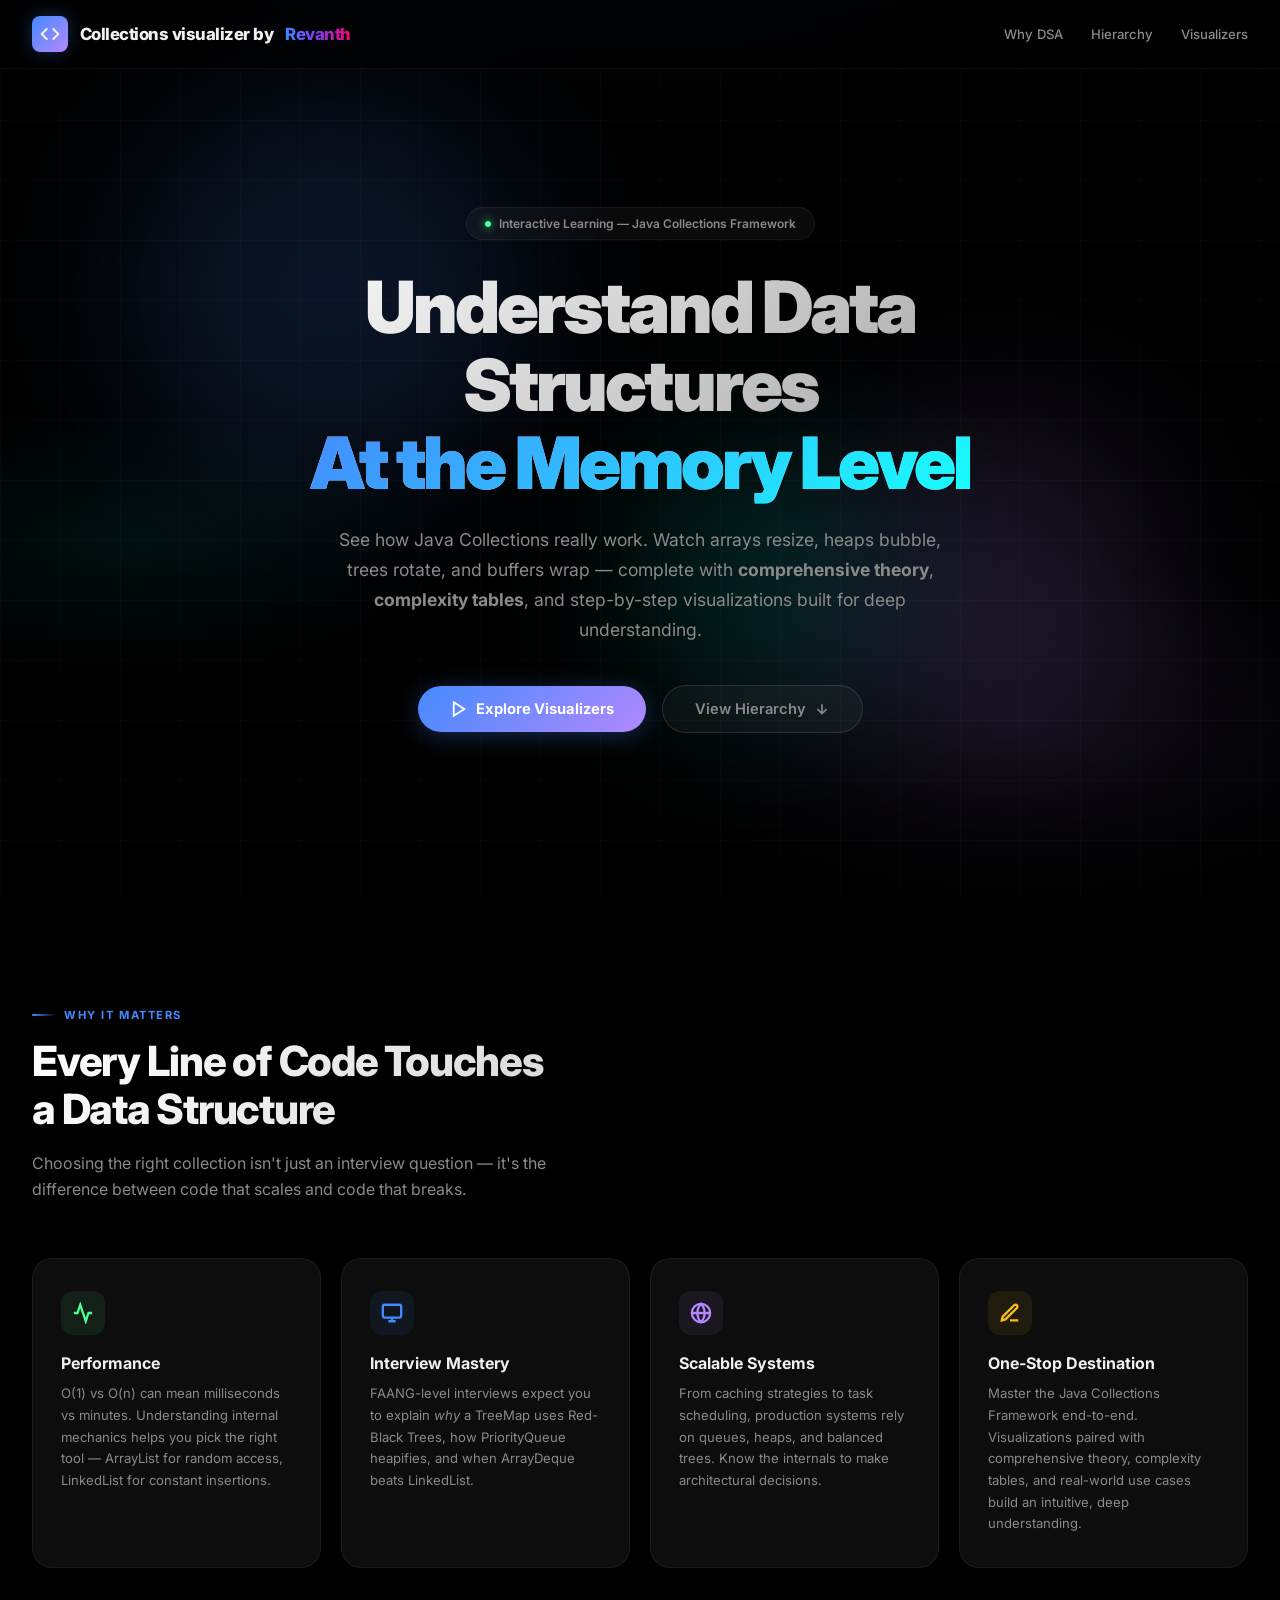
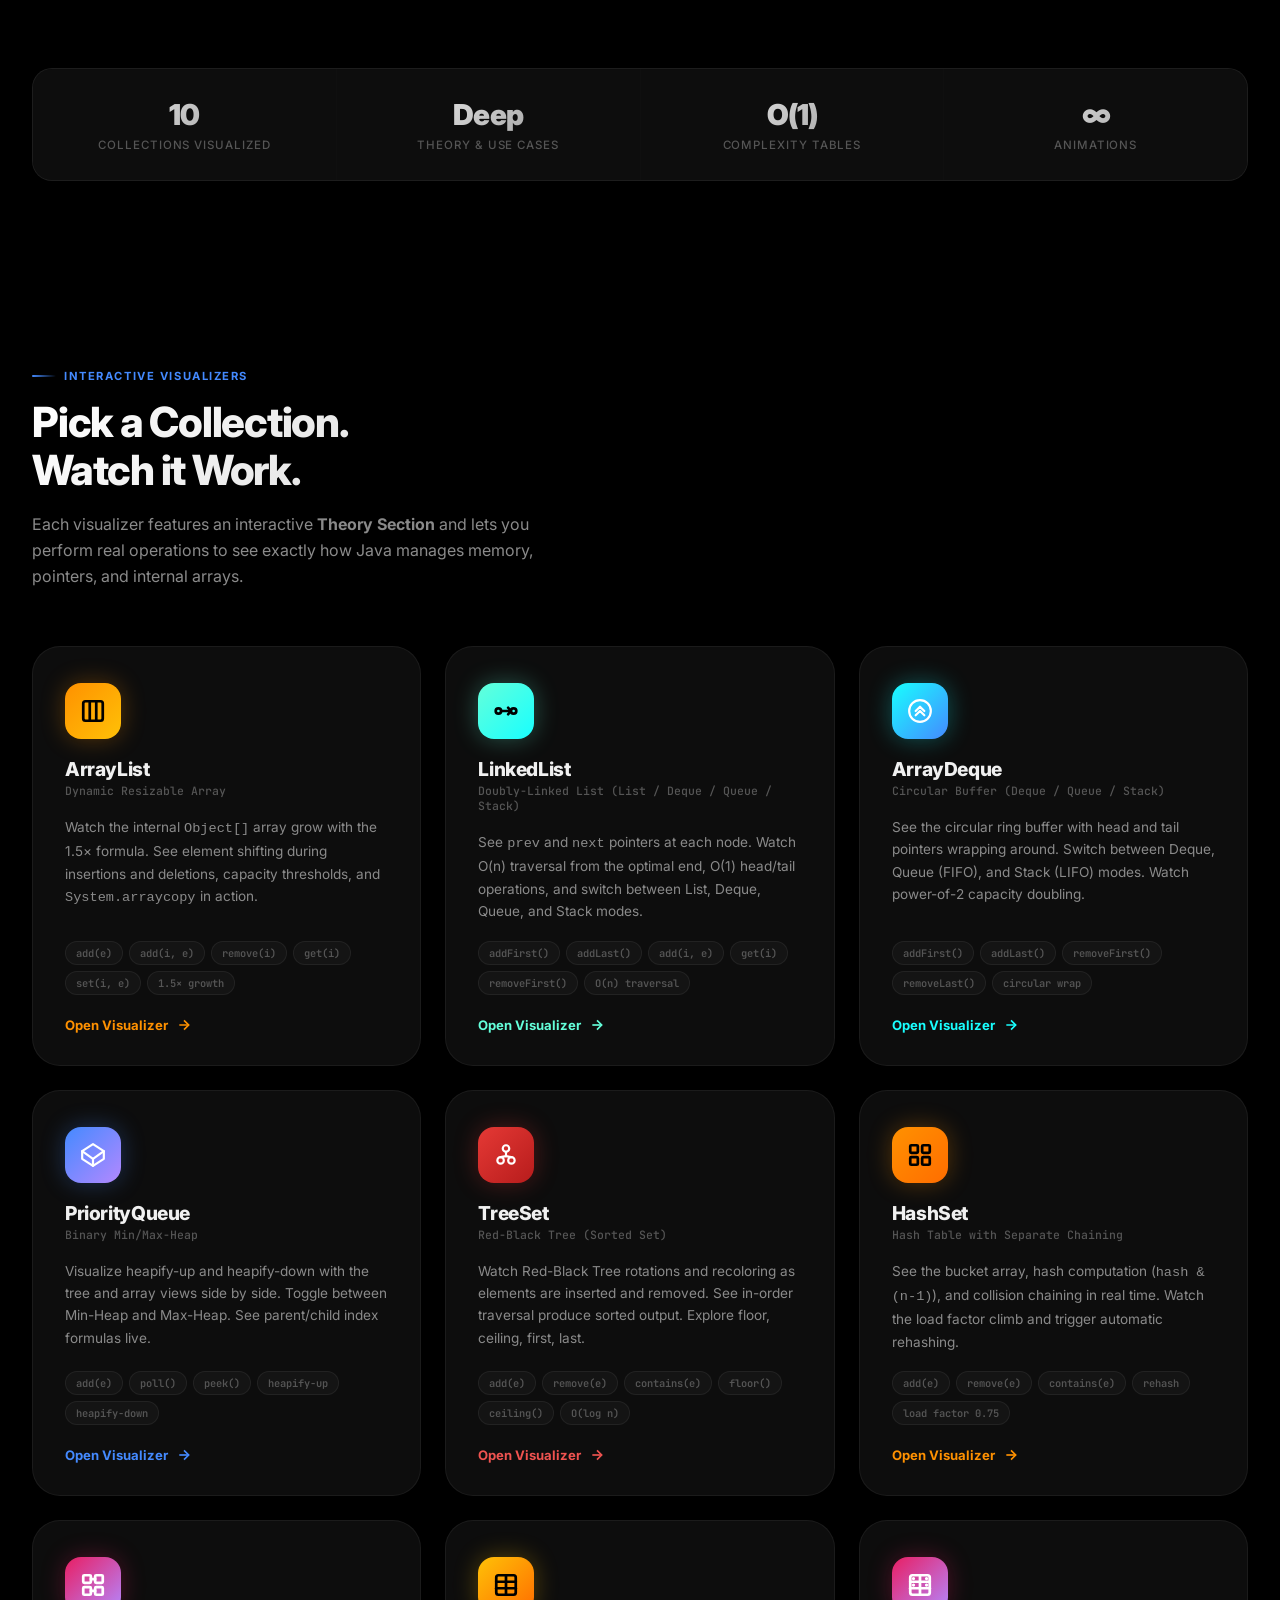
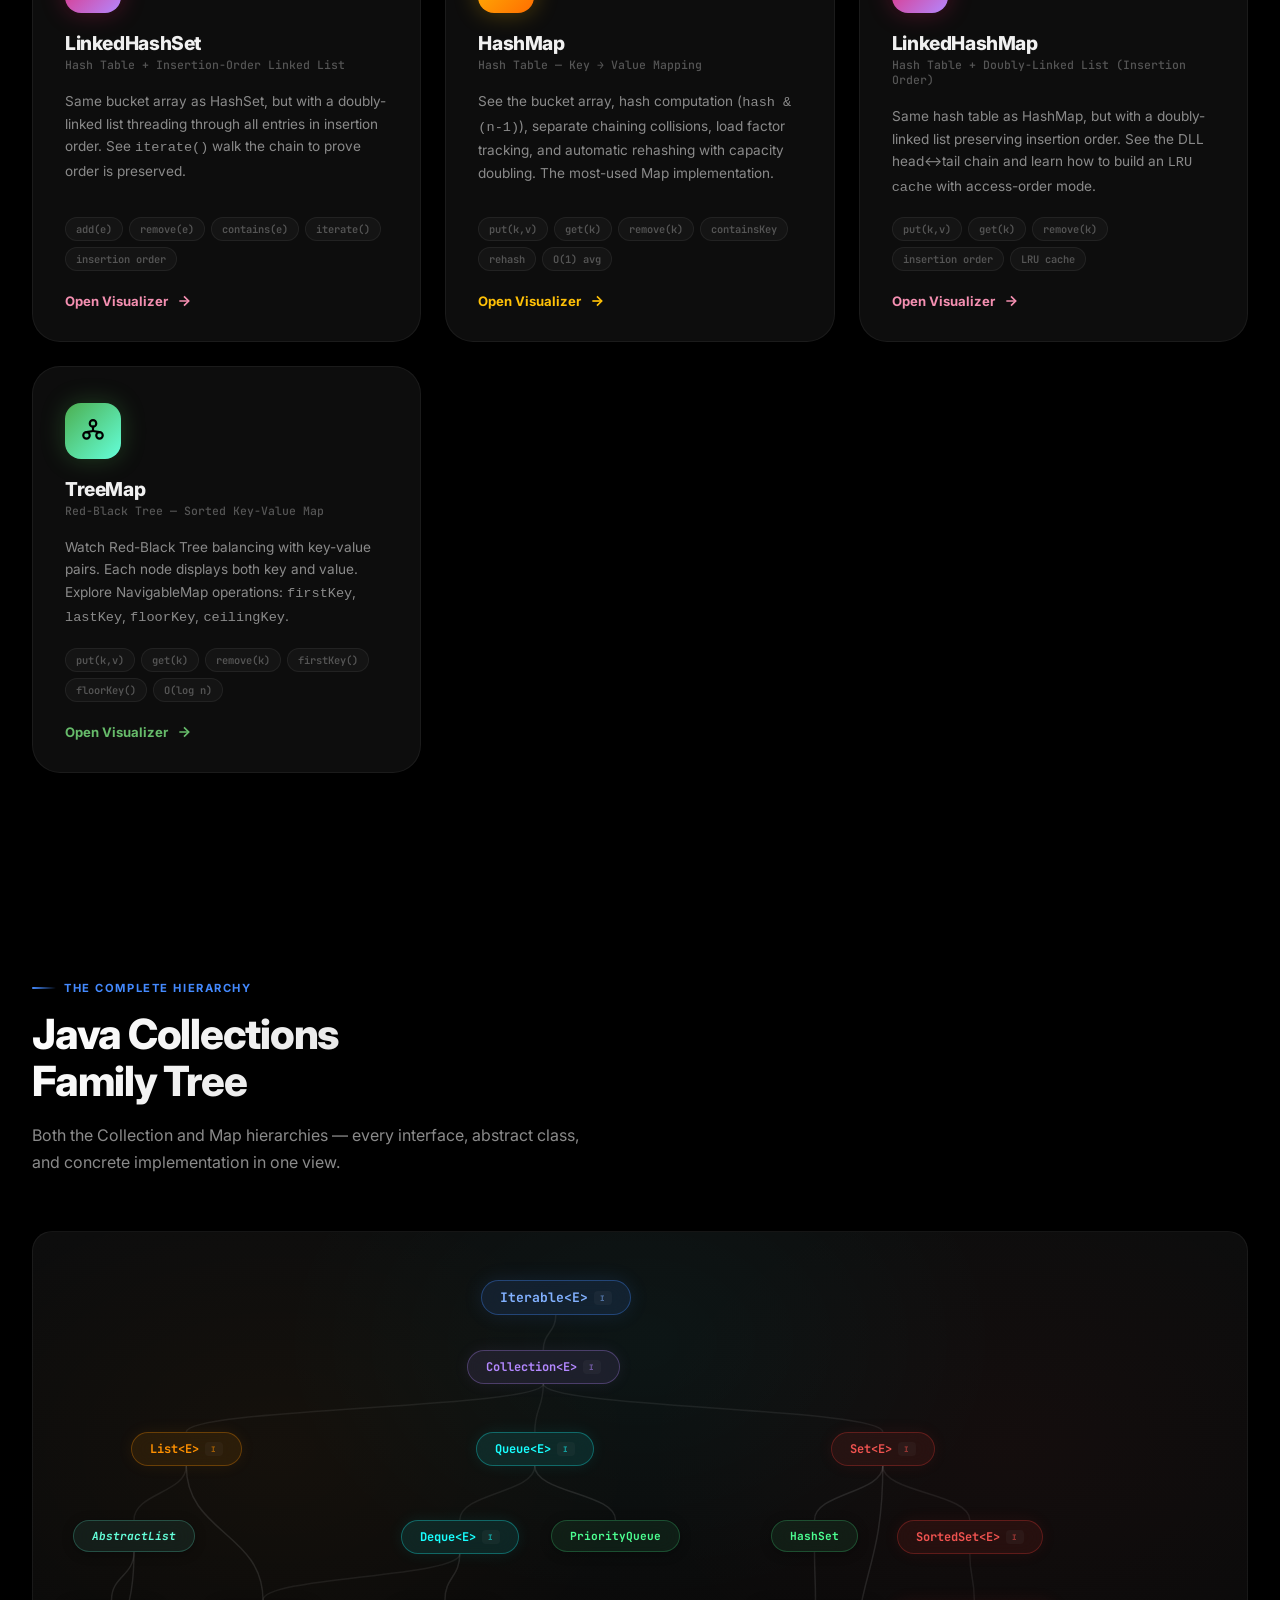
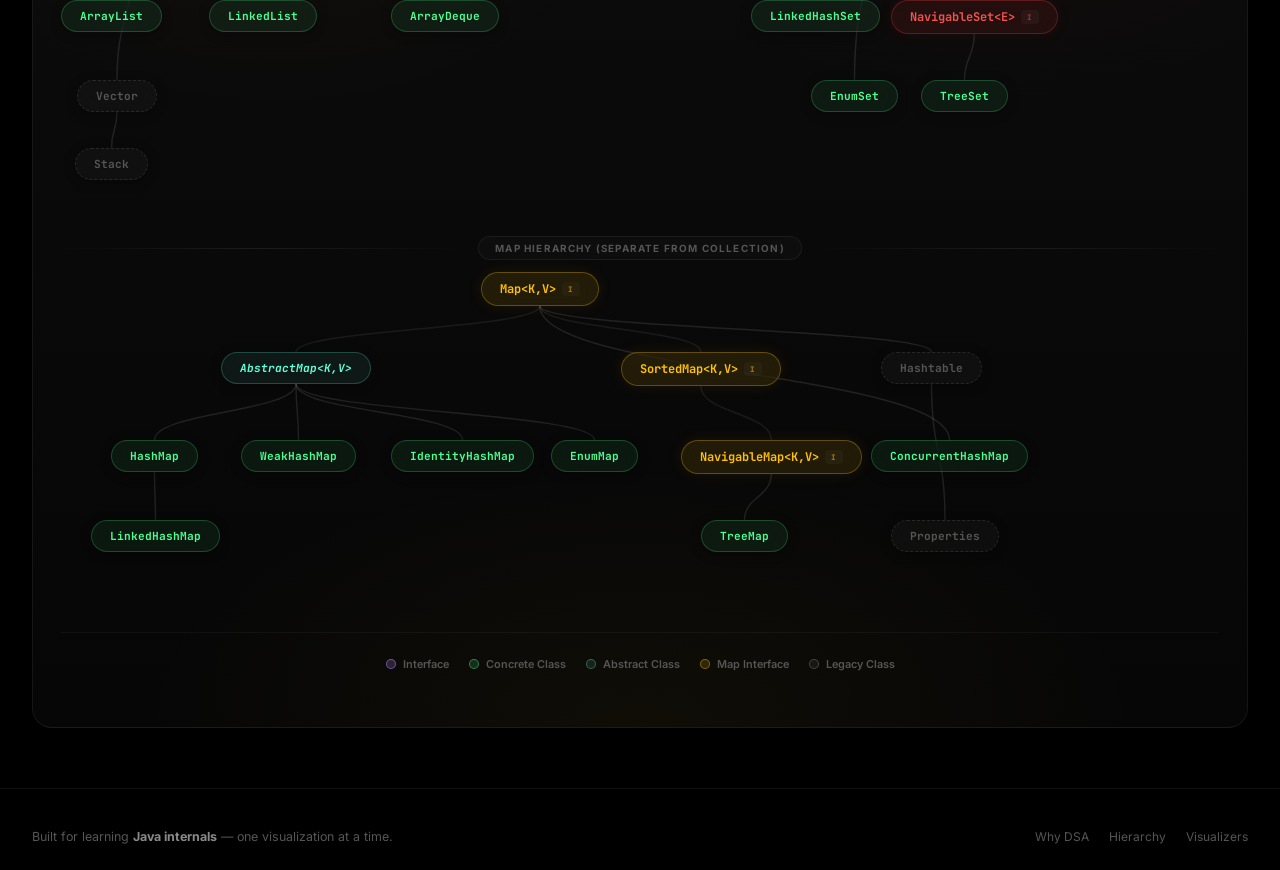
==== commit 9e25c4f7: "style: rename brand and add premium Samsung-style gradient for Revanth" ====
--- a/index.html
+++ b/index.html
@@ -114,6 +114,15 @@
         font-size: 1.05rem;
         letter-spacing: -0.03em;
       }
+      .revanth-gradient {
+        background: linear-gradient(90deg, #3a86ff, #8338ec, #ff006e);
+        -webkit-background-clip: text;
+        -webkit-text-fill-color: transparent;
+        background-clip: text;
+        color: transparent;
+        font-weight: 800;
+        display: inline-block;
+      }
       .nav-logo {
         width: 36px;
         height: 36px;
@@ -1199,7 +1208,7 @@
               <polyline points="8 6 2 12 8 18"></polyline>
             </svg>
           </div>
-          Collections Visualization by TAP Academy
+          Collections visualizer by <span class="revanth-gradient">Revanth</span>
         </a>
         <div class="nav-links">
           <a href="#why">Why DSA</a>
